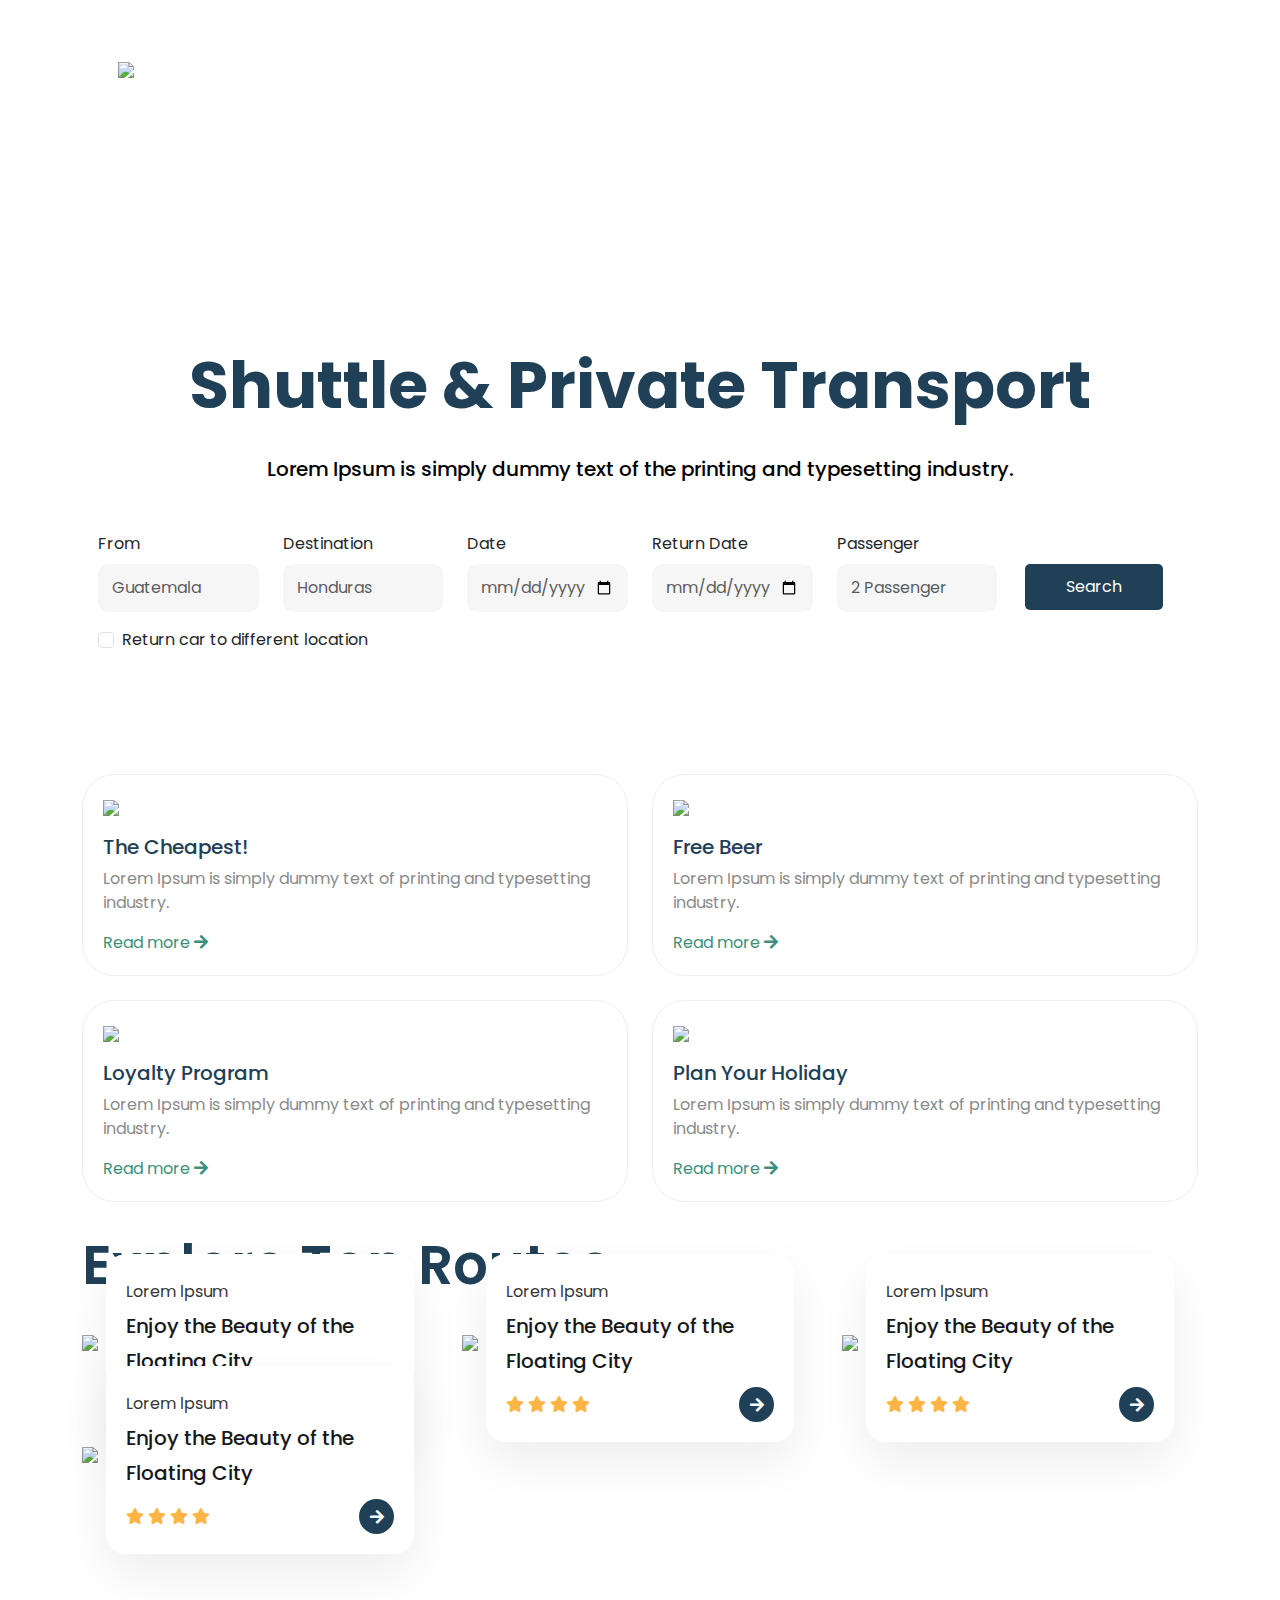
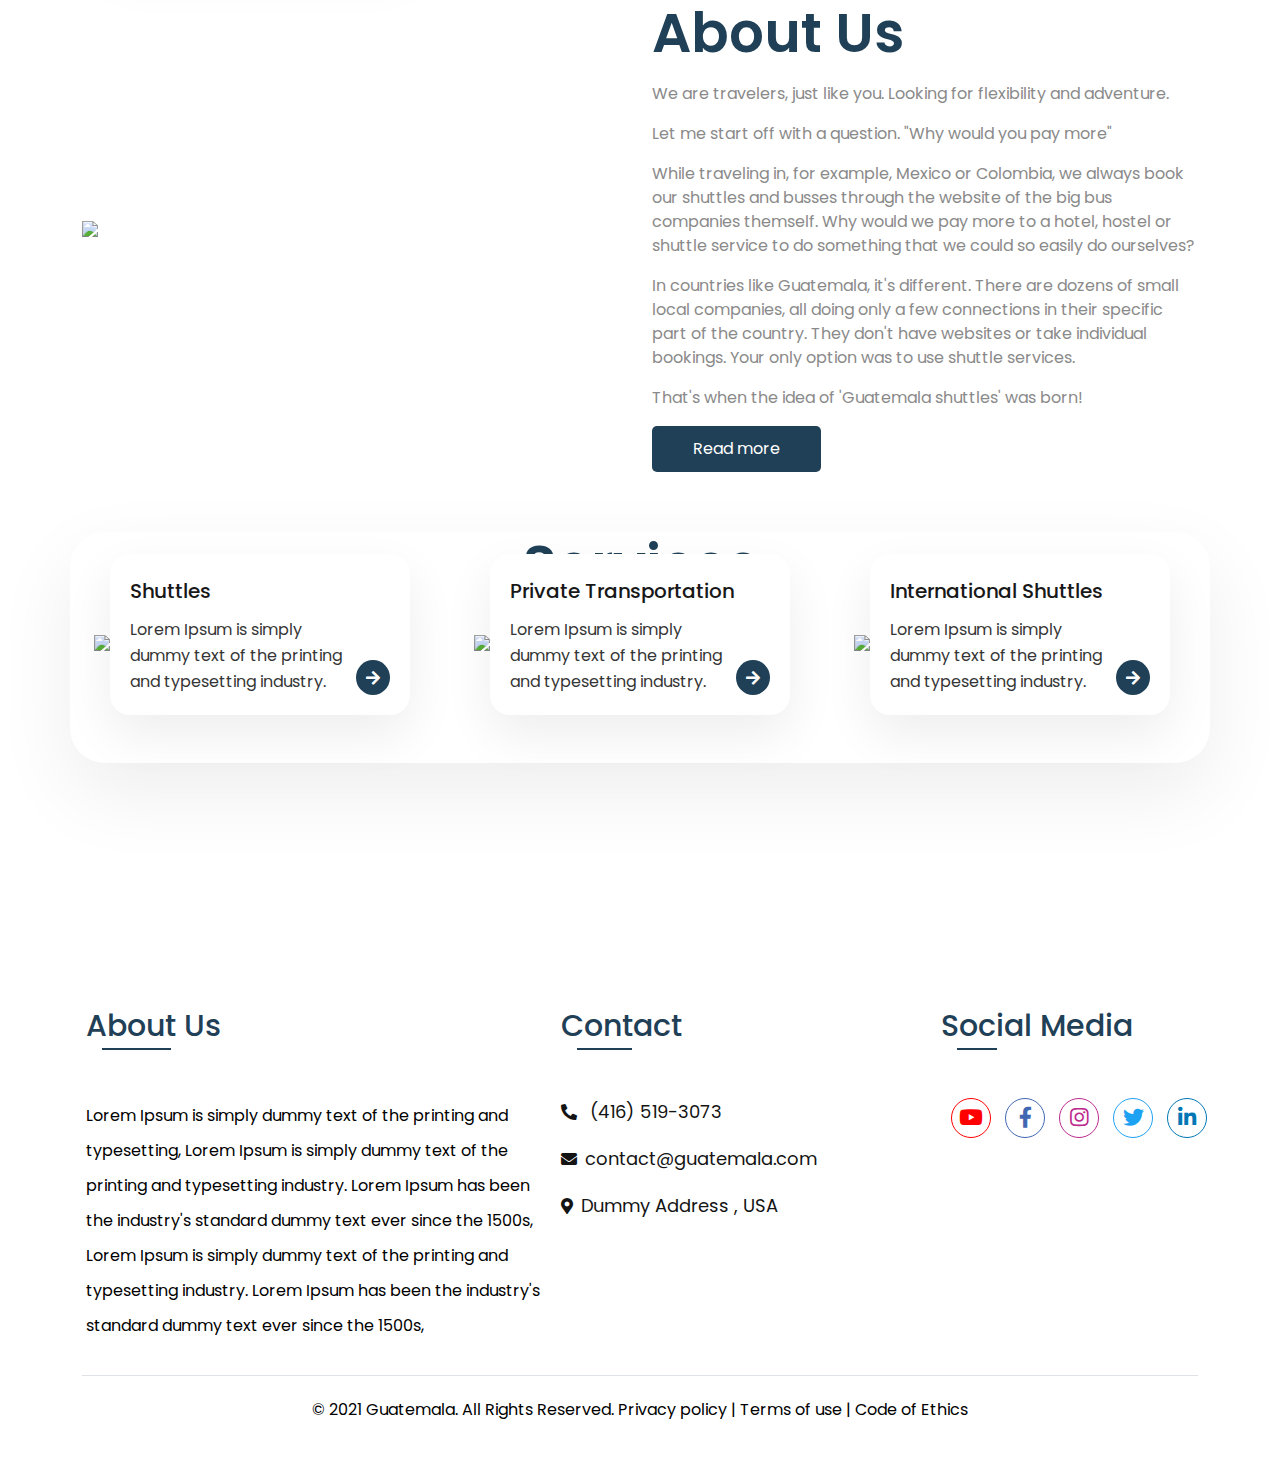
==== index.html @ 7d2c2990 "Merge branch 'master' of https://github.com/test1946/guatemala" ====
<!DOCTYPE html>
<html lang="en">

<head>
  <!-- Required meta tags -->
  <meta charset="utf-8" />
  <meta name="viewport" content="width=device-width, initial-scale=1" />

  <!-- Bootstrap CSS -->
  <link href="https://cdn.jsdelivr.net/npm/bootstrap@5.0.2/dist/css/bootstrap.min.css" rel="stylesheet" />

  <link href="css/global.css" rel="stylesheet" />
  <link href="css/navigation.css" rel="stylesheet" />
  <link href="css/footer.css" rel="stylesheet" />
  <link href="css/home.css" rel="stylesheet" />
  <link rel="stylesheet" href="css/about.css" />
  <link rel="stylesheet" href="css/faq.css">
  <link href="https://cdnjs.cloudflare.com/ajax/libs/font-awesome/5.15.4/css/all.min.css" rel="stylesheet" />
  <link href="css/responsive.css" rel="stylesheet">
   <!--Slick-->
   <link rel="stylesheet" type="text/css" href="//cdn.jsdelivr.net/npm/slick-carousel@1.8.1/slick/slick.css" />
   <link rel="stylesheet" type="text/css"
       href="https://cdnjs.cloudflare.com/ajax/libs/slick-carousel/1.8.1/slick-theme.css" />
  <title>Guatemala</title>
</head>

<body>
  <!-- navgation  -->
  <header class="position-absolute w-100 mt-4">
    <nav class="navbar navbar-expand-lg navbar-light">
      <div class="container px-5 py-2" style="
            background-image: url('img/header-img.png');
            background-repeat: no-repeat;
            background-size: cover;
          ">
        <a class="navbar-brand" href="index.html">
          <img src="img/logo.png" />
        </a>
        <button class="navbar-toggler" type="button" data-bs-toggle="collapse" data-bs-target="#navbarSupportedContent"
          aria-controls="navbarSupportedContent" aria-expanded="false" aria-label="Toggle navigation">
          <span class="navbar-toggler-icon"></span>
        </button>
        <div class="collapse navbar-collapse ms-auto" id="navbarSupportedContent">
          <ul class="navbar-nav ms-auto mb-2 mb-lg-0 py-2">
            <li class="nav-item">
              <a class="nav-link active" aria-current="page" href="./index.html">Home</a>
            </li>
            <li class="nav-item">
              <a class="nav-link" href="./about.html">About Us</a>
            </li>
            <li class="nav-item">
              <a class="nav-link" href="#">Learn more</a>
            </li>
            <li class="nav-item">
              <a class="nav-link" href="./faq.html">FAQ</a>
            </li>
            <li class="nav-item">
              <a class="nav-link" href="./Contact.html">Contact</a>
            </li>
          </ul>
        </div>
      </div>
    </nav>
  </header>
  <!-- Banner -->
  <section class="hero-bg">
    <div class="container">
      <div class="row">
        <div class="col-12 banner_container">
          <div class="hero-content">
            <div class="hero-heading">
              <h1 class="text-center">Shuttle & Private Transport</h1>
              <p class="mt-2 mt-lg-4">
                Lorem Ipsum is simply dummy text of the printing and
                typesetting industry.
              </p>
              <div class="row  gx-0">
                <div class=" col-12 bg-white booking-form p-3 mt-3">
                  <form class="row">
                    <div class="col-12 col-sm-12 col-md-4 col-lg-2 col-xxl-2">
                      <label for="inputEmail4" class="form-label">From</label>
                      <input type="text" class="form-control" placeholder="Guatemala" id="inputEmail4" />
                    </div>
                    <div class="col-12 col-sm-12 col-md-4 col-lg-2 col-xxl-2">
                      <label for="inputPassword4" class="form-label">Destination</label>
                      <input type="text" class="form-control" placeholder="Honduras" id="inputPassword4" />
                    </div>
                    <div class="col-12 col-sm-12 col-md-4 col-lg-2 col-xxl-2">
                      <label for="date" class="form-label">Date</label>
                      <input type="date" class="form-control" id="date" />
                    </div>
                    <div class="col-12 col-sm-12 col-md-4 col-lg-2 col-xxl-2">
                      <label for="return" class="form-label">Return Date</label>
                      <input type="date" class="form-control" id="return" />
                    </div>
                    <div class="col-12 col-sm-12 col-md-4 col-lg-2 col-xxl-2">
                      <label for="passenger" class="form-label">Passenger</label>
                      <input type="number" class="form-control" placeholder="2 Passenger" value="Passenger"
                        id="passenger" />
                    </div>
                    <div class="col-12 col-sm-12 col-md-4 col-lg-2 col-xxl-2">
                      <label for="passenger" class="form-label"></label>
                      <button class="btn main-btn text-center">Search</button>
                    </div>

                    <div class="col-12 mt-3">
                      <div class="form-check">
                        <input class="form-check-input" type="checkbox" value="" id="flexCheckDefault" />
                        <label class="form-check-label" for="flexCheckDefault">
                          Return car to different location
                        </label>
                      </div>
                    </div>
                  </form>
                </div>
              </div>
            </div>
          </div>
        </div>
      </div>
    </div>

    <div>
      <!-- <div class="car-one"></div> -->
      <img src="./img/car.png" alt="" class="car-one img-fluid" />
    </div>
  </section>
  <main>
    <!-- beer card -->
    <section class="pt-5">
      <div class="container">
        <div class="row">
          <div class="col-12 col-sm-12 col-md-6 col-lg-6 mt-4 mt-md-0 col-xxl-3">
            <div class="free-beer">
              <img src="img/reduce-cost 2.png" class="img-fluid" />
              <div class="beer-content mt-3">
                <h5>The Cheapest!</h5>
                <p>
                  Lorem Ipsum is simply dummy text of printing and typesetting
                  industry.
                </p>
                <a href=""> Read more <i class="fas fa-arrow-right"></i> </a>
              </div>
            </div>
          </div>
          <div class="col-12 col-sm-12 col-md-6 col-lg-6 mt-4 mt-md-0 col-xxl-3">
            <div class="free-beer">
              <img src="img/beer 2.png" class="img-fluid" />
              <div class="beer-content mt-3">
                <h5>Free Beer</h5>
                <p>
                  Lorem Ipsum is simply dummy text of printing and typesetting
                  industry.
                </p>
                <a href=""> Read more <i class="fas fa-arrow-right"></i> </a>
              </div>
            </div>
          </div>
          <div class="col-12 col-sm-12 col-md-6 col-lg-6 mt-4 mt-xxl-0 col-xxl-3">
            <div class="free-beer">
              <img src="img/speaker 1.png" class="img-fluid" />
              <div class="beer-content mt-3">
                <h5>Loyalty Program</h5>
                <p>
                  Lorem Ipsum is simply dummy text of printing and typesetting
                  industry.
                </p>
                <a href=""> Read more <i class="fas fa-arrow-right"></i> </a>
              </div>
            </div>
          </div>
          <div class="col-12 col-sm-12 col-md-6 col-lg-6 mt-4 mt-xxl-0 col-xxl-3">
            <div class="free-beer">
              <img src="img/schedule 1.png" class="img-fluid" />
              <div class="beer-content mt-3">
                <h5>Plan Your Holiday</h5>
                <p>
                  Lorem Ipsum is simply dummy text of printing and typesetting
                  industry.
                </p>
                <a href=""> Read more <i class="fas fa-arrow-right"></i> </a>
              </div>
            </div>
          </div>
        </div>
      </div>
    </section>
    <!-- end beer cards -->
    <!-- Explore Top Routes -->
    <section class="section_padding_top">
      <div class="container">
        <div class="row">
          <div class="global-heading-1">
            <h1 class="centerClass">Explore Top Routes</h1>
          </div>
        </div>
        <div class="row pt-4">
          <div class="col-12 col-md-6 col-lg-4">
            <div class="explore-img">
              <img src="img/Rectangle 757.png" class="w-100 img-fluid" />
            </div>
            <div class="explore-card mx-4">
              <p class="mb-0">Lorem lpsum</p>
              <h4>Enjoy the Beauty of the Floating City</h4>
              <div class="stars-main d-flex align-items-center">
                <div class="stars">
                  <i class="fas fa-star"></i>
                  <i class="fas fa-star"></i>
                  <i class="fas fa-star"></i>
                  <i class="fas fa-star"></i>
                </div>
                <div class="go-icon ms-auto d-flex align-items-center justify-content-center">
                  <a href=""><i class="fas fa-arrow-right d-flex justify-content-center"></i>
                  </a>
                </div>
              </div>
            </div>
          </div>
          <div class="col-12 col-md-6 mt-5 mt-md-0 col-lg-4">
            <div class="explore-img">
              <img src="img/Rectangle 758.png" class="w-100 img-fluid" />
            </div>
            <div class="explore-card mx-4">
              <p class="mb-0">Lorem lpsum</p>
              <h4>Enjoy the Beauty of the Floating City</h4>
              <div class="stars-main d-flex align-items-center">
                <div class="stars">
                  <i class="fas fa-star"></i>
                  <i class="fas fa-star"></i>
                  <i class="fas fa-star"></i>
                  <i class="fas fa-star"></i>
                </div>
                <div class="go-icon ms-auto d-flex align-items-center justify-content-center">
                  <a href=""><i class="fas fa-arrow-right d-flex justify-content-center"></i>
                  </a>
                </div>
              </div>
            </div>
          </div>
          <div class="col-12 col-md-6 mt-5 mt-lg-0  col-lg-4">
            <div class="explore-img">
              <img src="img/Rectangle 759.png" class="w-100 img-fluid" />
            </div>
            <div class="explore-card mx-4">
              <p class="mb-0">Lorem lpsum</p>
              <h4>Enjoy the Beauty of the Floating City</h4>
              <div class="stars-main d-flex align-items-center">
                <div class="stars">
                  <i class="fas fa-star"></i>
                  <i class="fas fa-star"></i>
                  <i class="fas fa-star"></i>
                  <i class="fas fa-star"></i>
                </div>
                <div class="go-icon ms-auto d-flex align-items-center justify-content-center">
                  <a href=""><i class="fas fa-arrow-right d-flex justify-content-center"></i>
                  </a>
                </div>
              </div>
            </div>
          </div>
          <div class="col-12 col-md-6 mt-5 mt-lg-0  col-lg-4">
            <div class="explore-img">
              <img src="img/Rectangle 759.png" class="w-100 img-fluid" />
            </div>
            <div class="explore-card mx-4">
              <p class="mb-0">Lorem lpsum</p>
              <h4>Enjoy the Beauty of the Floating City</h4>
              <div class="stars-main d-flex align-items-center">
                <div class="stars">
                  <i class="fas fa-star"></i>
                  <i class="fas fa-star"></i>
                  <i class="fas fa-star"></i>
                  <i class="fas fa-star"></i>
                </div>
                <div class="go-icon ms-auto d-flex align-items-center justify-content-center">
                  <a href=""><i class="fas fa-arrow-right d-flex justify-content-center"></i>
                  </a>
                </div>
              </div>
            </div>
          </div>
        </div>
      </div>
    </section>
    <!-- About -->
    <section class="section_padding_top">
      <div class="container">
        <div class="row align-items-center">
          <div class="col-12 col-sm-12 col-md-12 col-lg-6 col-xxl-6">
            <img src="img/Group 20.png" class="img-fluid">
          </div>
          <div class="col-12 col-sm-12 col-md-12 col-lg-6 col-xxl-6 bg-about">
            <div class="global-heading-1">
              <h1 class="my-3">About Us</h1>
            </div>
            <p>
              We are travelers, just like you. Looking for flexibility and
              adventure.
            </p>
            <p>Let me start off with a question. "Why would you pay more"</p>
            <p>
              While traveling in, for example, Mexico or Colombia, we always
              book our shuttles and busses through the website of the big bus
              companies themself. Why would we pay more to a hotel, hostel or
              shuttle service to do something that we could so easily do
              ourselves?
            </p>
            <p>
              In countries like Guatemala, it's different. There are dozens of
              small local companies, all doing only a few connections in their
              specific part of the country. They don't have websites or take
              individual bookings. Your only option was to use shuttle
              services.
            </p>
            <p>That's when the idea of 'Guatemala shuttles' was born!</p>
            <a href="#" class="btn main-btn text-center">Read more</a>
          </div>
        </div>
      </div>
    </section>
    <!-- service -->
    <section class="section-padding bg-service">
      <div class="container bg-white service-container">
        <div class="row">
          <div class="global-heading-1">
            <h1 class="text-center">Services</h1>
          </div>
        </div>
        <div class="row pt-4">
          <div class="col-12 col-lg-6 col-xl-4 gx-5 mb-5">
            <div class="explore-img">
              <img src="img/service-1.png" class="w-100 img-fluid" />
            </div>
            <div class="explore-card mx-3">
              <h4>Shuttles</h4>
              <div class="d-flex">
                <p class="mb-0 service_para" style="line-height: 26px">
                  Lorem Ipsum is simply dummy text of the printing and
                  typesetting industry.
                </p>
                <div class="go-icon mt-auto d-flex align-items-center justify-content-center">
                  <a href=""><i class="fas fa-arrow-right d-flex justify-content-center"></i>
                  </a>
                </div>
              </div>
            </div>
          </div>
          <div class="col-12 col-lg-6 col-xl-4 gx-5 mb-5">
            <div class="explore-img">
              <img src="img/service-2.png" class="w-100 img-fluid" />
            </div>
            <div class="explore-card mx-3">
              <h4>Private Transportation</h4>
              <div class="d-flex">
                <p class="mb-0 service_para" style="line-height: 26px">
                  Lorem Ipsum is simply dummy text of the printing and
                  typesetting industry.
                </p>
                <div class="go-icon mt-auto d-flex align-items-center justify-content-center">
                  <a href=""><i class="fas fa-arrow-right d-flex justify-content-center"></i>
                  </a>
                </div>
              </div>
            </div>
          </div>
          <div class="col-12 col-lg-6 col-xl-4 gx-5 mb-5">
            <div class="explore-img">
              <img src="img/service-3.png" class="w-100 img-fluid" />
            </div>
            <div class="explore-card mx-3">
              <h4>International Shuttles</h4>
              <div class="d-flex">
                <p class="mb-0 service_para" style="line-height: 26px">
                  Lorem Ipsum is simply dummy text of the printing and
                  typesetting industry.
                </p>
                <div class="go-icon mt-auto d-flex align-items-center justify-content-center">
                  <a href=""><i class="fas fa-arrow-right d-flex justify-content-center"></i>
                  </a>
                </div>
              </div>
            </div>
          </div>
        </div>
      </div>
    </section>
  </main>
  <footer class="footer ooter_padding_one">
    <div class="container footer-padding">
      <div class="row gx-0">
        <div class="col-12 col-sm-12 col-md-5 col-lg-5 col-xxl-5">
          <h2 class="mb-5 ms-3">
            About Us
          </h2>
          <p class="ms-3">
            Lorem Ipsum is simply dummy text of the printing and typesetting, Lorem Ipsum is simply dummy
            text of the printing and typesetting industry. Lorem Ipsum has been the industry's standard
            dummy text ever since the 1500s, Lorem Ipsum is simply dummy text of the printing and
            typesetting industry. Lorem Ipsum has been the industry's standard dummy text ever since the
            1500s,
          </p>
        </div>
        <div class=" col-12 col-sm-12 col-md-4 col-lg-4 col-xxl-4">
          <h2 class="mb-5 ms-3">
            Contact
          </h2>
          <div class="footer-contact ms-3">
            <ul>
              <li>
                <i class="fas fa-phone-alt me-2 "></i> <a href="tel:(416) 519-3073">(416) 519-3073</a>
              </li>
              <li>
                <i class="fas fa-envelope me-2"></i><a href="mailto:contact@guatemala.com">contact@guatemala.com </a>
              </li>
              <li>
                <i class="fas fa-map-marker-alt me-2"></i>Dummy Address , USA
              </li>
            </ul>
          </div>
        </div>
        <div class="col-12 col-sm-12 col-md-3 col-lg-3 col-xxl-3">
          <h2 class="mb-5 ms-3">
            Social Media
          </h2>
          <div class="f-social ms-3">
            <ul>
              <li>
                <a href="" class=""><i class="fab fa-youtube yt"></i></a>
                <a href="" class=""><i class="fab fa-facebook-f fb"></i></a>
                <a href="" class=""><i class="fab fa-instagram ig"></i></a>
                <a href="" class=""><i class="fab fa-twitter tw"></i></a>
                <a href="" class=""><i class="fab fa-linkedin-in li"></i></a>
              </li>
            </ul>
          </div>
        </div>
      </div>
    </div>
    <div class="container">
      <div class="row">
        <div class="col-12">
          <p class="py-3 mb-0 text-center border-top">
            © 2021 Guatemala. All Rights Reserved. Privacy policy | Terms of use | Code of Ethics
          </p>
        </div>
      </div>
    </div>
  </footer>
  <!-- Option 1: Bootstrap Bundle with Popper -->
    <!--Script-->
    <script src="https://code.jquery.com/jquery-3.6.0.min.js"></script>
    <script src="https://cdn.jsdelivr.net/npm/bootstrap@5.0.2/dist/js/bootstrap.bundle.min.js"></script>
    <script type="text/javascript" src="//cdn.jsdelivr.net/npm/slick-carousel@1.8.1/slick/slick.min.js"></script>
    <script src="/js/global.js"></script>
    <script>
        $('.responsive2').slick({
            dots: true,
            infinite: false,
            speed: 300,
            slidesToShow: 3,
            slidesToScroll: 2,
            arrows: true,
            responsive: [
                {
                    breakpoint: 1024,
                    settings: {
                        slidesToShow: 2,
                        slidesToScroll: 2,
                        infinite: true,
                        dots: true,
                        nav: true,
                    }
                },
                {
                    breakpoint: 800,
                    settings: {
                        slidesToShow: 1,
                        slidesToScroll: 1
                    }
                },
                {
                    breakpoint: 480,
                    settings: {
                        slidesToShow: 1,
                        slidesToScroll: 1
                    }
                }
            ]
        });
    </script>
</body>

</html>
<!-- -->
---- css/global.css ----
@import url("https://fonts.googleapis.com/css2?family=Poppins:ital,wght@0,300;0,400;0,500;0,600;0,700;0,800;1,300;1,400;1,500;1,600;1,700&display=swap");
* {
  margin: 0;
  padding: 0;
  font-family: "Poppins", sans-serif;
  font-size: 16px;
  border: 0;
}

body {
  line-height: 24px;
  background-color: #fff;
  font-family: "Poppins", sans-serif;
  min-height: 100vh;
  overflow-x: hidden;
}

p {
  font-size: 16px;
  font-family: "Poppins", sans-serif;
  line-height: 24px;
  color: #8a8a8a;
}

h1,
h2,
h3,
h4,
h5,
h6 {
  font-family: "Poppins", sans-serif;
  color: #1f4056;
}

ol,
ul {
  list-style: none;
  padding: 0;
  color: #707070;
}

a {
  text-decoration: none !important;
}
.btn-check:focus + .btn,
.btn:focus {
  outline: 0;
  box-shadow: none !important;
}
.form-control:focus {
  box-shadow: none !important;
}
/* padding */
.sectionPading_extra {
  padding: 50px 0;
}
.section-padding {
  padding: 60px 0;
}
.section_padding_top {
  padding-top: 30px;
}
.section-padding-1 {
  padding-bottom: 60px;
}
.section-padding-3 {
  padding: 20px 0;
}
.section-padding-4 {
  padding-top: 40px;
}
.section-padding-5 {
  padding: 80px 0;
}
.footer_padding_one {
  padding-top: 20px;
}
/* height */
.h-100vh {
  height: 100vh;
}
/* button */
.main-btn {
  background-color: #1f4056;
  padding: 10px 40px;
  border-radius: 5px;
  color: #fff;
}
/* heading */
.global-heading-1 h1 {
  font-style: normal;
  font-weight: 600;
  font-size: 55px;
  /* line-height: 82px; */
}
.service-container {
  box-shadow: 0px 30px 80px rgba(0, 0, 0, 0.07);
  border-radius: 35px;
  /* padding: 20px; */
}
/*  */
.f-social ul li a {
  padding-left: 10px;
}
.f-social ul li a i {
  font-size: 21px;
  border: 1px solid;
  border-radius: 50%;
  width: 40px;
  height: 40px;
  line-height: 38px;
  text-align: center;
}
.f-social ul li a i.yt {
  color: #ff0000;
}
.f-social ul li a i.fb {
  color: #4267b2;
}
.f-social ul li a i.ig {
  color: #bc2a8d;
}
.f-social ul li a i.tw {
  color: #1da1f2;
}
.f-social ul li a i.li {
  color: #0077b5;
}

/* button */
.submitButtonSend {
  border: none;
  padding: 1rem 1.5rem;
  background: #daffff;
  border-radius: 10px;
  margin-top: 1rem;
}

.footerMarginClass {
  margin-top: -20px;
}
---- css/navigation.css ----
.navbar-collapse ul {
  border-bottom: 1px solid #fff !important;
}
.navbar-collapse ul li {
  padding: 0 15px;
  font-size: 15px;
  color: #fff;
}
.navbar-collapse ul li a {
  color: #fff !important;
  font-weight: 100;
}
.navbar-collapse ul li a::after {
  content: "";
  display: none;
  border-bottom: 3px solid #f7cc7f;
  padding-bottom: 14px;
  margin-bottom: -27px;
  margin-right: 8px;
  margin-left: 8px;
}

.navbar-collapse ul li:hover a::after {
  display: block;
}
---- css/footer.css ----
.footer {
  background-image: url("../img/f-bg-6.png");
  background-repeat: no-repeat;
  background-position: center;
  background-size: cover;
  padding: 20px;
}
.footer-padding {
  padding: 10rem 0 1rem 0;
}
.footer h2 {
  color: #1f4056;
  font-style: normal;
  font-weight: 500;
  font-size: 30px;
  line-height: 45px;
}
.footer h2:after {
  content: "";
  display: block;
  position: relative;
  bottom: 0;
  border-bottom: 2px solid #1f4056;
  width: 15%;
  margin-left: 1rem;
}
.footer p {
  font-weight: normal;
  font-size: 16px;
  line-height: 35px;
  /* or 194% */
  color: #000000;
}
.footer_para2 {
  font-weight: 500;
  line-height: 2rem;
}
.footer_para-bold {
  font-weight: 500;
}
.footer_title2 {
  color: #1f4056;
}
.footer_title2::after {
  content: "";
  display: block;
  position: relative;
  bottom: 0;
  border-bottom: 2px solid #1f4056;
  width: 22%;
  margin-left: 1rem;
}
.footer_title3 {
  color: #1f4056;
}
.footer_title3::after {
  content: "";
  display: block;
  position: relative;
  bottom: 0;
  border-bottom: 2px solid #1f4056;
  width: 55%;
  margin-left: 1rem;
}
.footer-contact ul li,
.footer-contact ul li a {
  font-style: normal;
  font-weight: normal;
  font-size: 18px;
  line-height: 27px;
  color: #141414;
}
.footer-contact ul li {
  margin-top: 20px;
}
.footer-contact ul li:first-child {
  margin-top: none;
}
---- css/home.css ----
/* Hero Section */
.hero-bg {
  background: url(../img/home-bg-img.png);
  background-repeat: no-repeat;
  background-size: 100% 100%;
}
.hero-content {
  width: 100vw;
  height: 78vh;
  display: table-cell;
  vertical-align: bottom;
}
.hero-heading {
  margin-bottom: 2rem;
}
.hero-heading h1 {
  font-size: 65px;
  font-weight: bold;
  line-height: 87.75px;
}
.hero-heading p {
  font-size: 20px;
  color: #000;
  font-weight: 500;
  line-height: 30px;
  text-align: center;
}
.hero-content .form-control {
  background-color: #f6f6f6 !important;
  border: none;
  border-radius: 10px;
  padding: 12px 14px !important;
  color: #5c5c5c !important;
}
.hero-content .main-btn {
  margin-top: 2rem;
}
.booking-form {
  border-radius: 10px;
}
/* car */
.car-one {
  position: relative;
  bottom: -10px;
  left: 30%;
  -webkit-animation: myfirst 10s linear infinite;
  animation: myfirst 10s linear infinite;
}
@-moz-keyframes myfirst {
  0% {
    left: -25%;
  }
  100% {
    left: 100%;
  }
}

@-webkit-keyframes myfirst {
  0% {
    left: -25%;
  }
  100% {
    left: 100%;
  }
}

@keyframes myfirst {
  0% {
    left: -25%;
  }
  100% {
    left: 100%;
  }
}
/* End Hero Section */
.free-beer {
  background-color: #fff;
  border: 0.922167px solid #eeeeee;
  box-sizing: border-box;
  border-radius: 32.2758px;
  padding: 20px;
}
.beer-content a {
  color: #3c8f7c;
}
.beer-content a .fas {
  margin-top: 2px;
}
/*Explore card*/
.explore-card {
  background: #ffffff;
  box-shadow: 0px 20px 50px rgba(0, 0, 0, 0.07);
  border-radius: 20px;
  padding: 20px;
  margin-top: -100px;
  position: relative;
  z-index: 99;
}

.explore-card h4 {
  font-family: Poppins;
  font-style: normal;
  font-weight: 500;
  font-size: 20px;
  line-height: 35px;
  color: #181818;
}
.explore-card p {
  font-size: 16px;
  line-height: 35px;
  /* identical to box height, or 219% */

  color: #353535;
}
.stars i {
  color: #feb546;
}
.go-icon {
  background: #1f4056;
  width: 35px;
  height: 35px;
  border-radius: 50%;
}
.go-icon i {
  color: #fff;
}
.service_para {
  width: 90%;
}
/* about */
.bg-about {
  background: url("../img/about-bg.png");
  background-size: 100% 100%;
}
/* service */
.bg-service {
  background: url("../img/service-bg.png");
  background-position: bottom;
  background-size: cover;
  background-repeat: no-repeat;
}
/*Slick Slider*/
.slick-arrow{
  display: flex !important;
  align-items: center !important;
  background-color: black !important;
  width: 40px !important;
  border-radius: 50% !important;
  height: 40px !important;
  justify-content: center !important;
}
.slick-slide{
  padding: 20px;
}
.slick-next{
   background-color: var(--common-color) !important;
   font-size: 0;
    line-height: 0;
    position: absolute;
    top: 0 !important;
}
.slick-prev{
  background-color: var(--common-color) !important;
  top: 0 !important;
  left: 67rem !important;
}
.slick-next:before {
  color: #1F4056 !important;
}
.slick-prev:before {
  color: #1F4056 !important;
}
.slick-next:before {
  font-family: 'slick';
  line-height: 1;
  opacity: .75;
  color: white !important;
  -webkit-font-smoothing: antialiased;
  -moz-osx-font-smoothing: grayscale;
}
.slick-prev:before {
  font-family: "Font Awesome 5 Free" !important; 
  color: white !important;
  content: "\f053" !important;
  font-weight: 600;
}
.slick-prev.slick-disabled:before, 
.slick-next.slick-disabled:before {
  opacity: 1 !important;
}
.slick-next:before {
  font-family: "Font Awesome 5 Free" !important; 
  content: "\f054" !important;
  font-weight: 600;
}
 /*.slick-prev:before{
  background-color: #1F4056 !important;
} */
---- css/about.css ----
:root {
  --heading-first-size: 3.5rem;
  --heading-second-size: 55px;
  --para_first-size: 1.2rem;
  --bold-first: 500;
  --bold-second: 600;
  --common-color: #1f4056;
  --line-height-first: 65px;
}
.about_bg {
  background-image: url("../img/about_bg.png");
  background-repeat: no-repeat;
  background-position: center;
  background-size: cover;
  height: 60vh;
}
.about_hero {
  display: table-cell;
  vertical-align: middle;
  height: 60vh;
  width: 100vw;
}
.about_hero > h1 {
  font-weight: bold;
  font-size: var(--heading-first-size);
}
.about_link1 {
  font-weight: var(--bold-first);
  font-size: var(--para_first-size);
}
.about_link2 {
  color: #7abab5;
  font-weight: var(--bold-first);
  font-size: var(--para_first-size);
}
/*reusable Class */
.about_section-title {
  font-weight: var(--bold-second);
  font-size: var(--heading-second-size);
  /* line-height: var(--line-height-first); */
  color: var(--common-color);
  margin-top: 1rem;
}
/*About Section1*/
.about_btn {
  background-color: var(--common-color) !important;
  padding: 10px 0;
}

@media (max-width: 1400px) {
  :root {
    --heading-second-size: 45px;
    --line-height-first: 55px;
  }
}
@media (max-width: 768px) {
  :root {
    --heading-first-size: 2.5rem;
    --para_first-size: 0.9rem;
  }
}
/*About Section2*/
.aboutSectionTwo {
  background-image: url("../img/about_section2.png");
  background-position: center;
  background-repeat: no-repeat;
  background-size: cover;
  height: auto;
}
.about_section2-title {
  font-weight: var(--bold-second);
}
.about_section2-para {
  font-weight: var(--bold-first);
}
.about_progress {
  width: 166px;
  height: 7px;
  background-color: #e9e9e9;
  border-radius: 5rem;
}
.about_progress-per {
  width: 95px;
  height: 7px;
  background-color: #2ad695;
  border-radius: 5rem;
}
/*About Section3*/
.about_section3_bg {
  background-image: url("../img/about_section3-bg.png");
  background-repeat: no-repeat;
  background-position: center;
  background-size: cover;
  height: auto;
}
.card_shadow {
  border-radius: 12px;
  box-shadow: 0px 0px 30px 0 rgba(0, 0, 0, 0.1);
}
.card {
  background-color: #ffff;
}
.card-text {
  line-height: 30px;
}
.about_section3-profilesmall {
  font-size: 14px;
}
/*About Section4*/
.card_data {
  font-weight: var(--bold-first);
  color: var(--common-color);
}
.card_link {
  color: var(--common-color);
  font-size: 0.9rem;
  font-weight: var(--bold-first);
}
.card_link::after {
  content: "";
  display: block;
  position: relative;
  bottom: 0;
  height: 1px;
  width: 60px;
  background-color: var(--common-color);
}
.slick-dots li button:before {
  content: "" !important;
  opacity: 1 !important;
  border-radius: 100%;
  border: 2px solid var(--common-color);
}
.slick-dots li.slick-active button:before {
  background-color: var(--common-color) !important;
}
.slick-dots {
  bottom: -40px !important;
}

.testimonial .slick-next,
.testimonial .slick-prev {
  display: none !important;
}
---- css/faq.css ----
/*accordian css*/
.accordion-item{
    border-radius: 0 !important;
    border: 0;
}
.accordion-button{
    font-size: .900rem;
    font-weight: 500;
    padding: 1.3rem 4rem;
    border:1px solid rgba(0,0,0,.125) !important;
}
.accordion-body{
    line-height: 28px;
    font-size: .850rem;
    color: #8A8A8A;
    font-weight: 400;
}
.accordion-button::after{
    background-image: url("../img/faq_plus-svg.svg");
}
.accordion-button:not(.collapsed)::after {
    background-image: url("../img/faq_minus.svg");
    background-size: 1rem;
    margin-bottom: -19px;
    transform: none;
}
.accordion-button:not(.collapsed) {
    color: #FFFFFF;
    background-color: #1F4056;
    box-shadow: none;
}
.accordion-button:focus {
    border-color:#1F4056;
    box-shadow: none;
    border-radius: 0 !important;
}
.faq_section1-title{
    font-size: var(--heading-second-size);
    color: var(--common-color);
    font-weight: var(--bold-second);
}
/*form*/
.form_container{
    background-color:#3C8F7C;
    height: 605px !important;
}
.form-control {
    padding: 1rem 1.75rem;
    font-size: 1rem;
    font-weight: 400;
    background-clip: padding-box;
    border:none;
    border-radius: 0;
}
.submit_btn{
    background-color:#1F4056;
    padding: 12px 17px;
    font-size: .850rem;
}
.faq_section2-title{
    font-size: 45px;
    font-weight: var(--bold-second);
}
/*Faq Section3*/
.faq_section3-bg{
    background-color: #F6F6F6;
}
.faq_section3-title{
    color: var(--common-color);
    font-weight: 600;
}
.faq_section3-para{
    font-size: 1.2rem;
    font-weight: var(--bold-first);
}
.faq_section3-btn{
    border-radius:10px;
    padding: 12px 1.8rem;
    background-color: #1F4056;
    font-size: .950rem;
}
---- css/responsive.css ----
@media (min-width: 768px) and (max-width: 1024px) {
  .hero-bg {
    overflow-x: hidden;
  }
  .navbar-collapse ul li a::after {
    margin-bottom: 0;
    margin-left: 0;
  }
  .footer i {
    margin: 0.2rem 0;
  }
  .hero-content .main-btn {
    margin-top: 0.5rem;
  }
}
@media (min-width: 480px) and (max-width: 768px) {
  :root {
    --heading-second-size: 35px;
  }
  .hero-bg {
    overflow-x: hidden;
  }
  .faq_section2-title {
    font-size: 30px;
  }
  .banner_container {
    margin-top: 8rem;
  }
  .faq_section2-title {
    font-size: 25px;
    line-height: 2rem;
  }
  .hero-heading h1 {
    font-size: 35px;
    line-height: 3rem;
  }
  .hero-heading p {
    font-size: 14px;
  }
  .car-one {
    width: 18rem;
  }

  .footer-padding {
    padding: 0;
  }

  /*Faq*/
  :root {
    --heading-second-size: 30px;
  }
  .faq_section1-title {
    line-height: 2.5rem;
  }
  .accordion-button {
    padding: 1.1rem 1rem;
  }

  .cardSection .card {
    margin: 0.8rem 0;
  }
  .FreeQuote {
    padding: 1rem 0.5rem;
  }
  .FreeQuote h1 {
    font-size: 40px;
  }

  .about_section2-bg h3 {
    font-size: 2rem;
  }
  .navbar-collapse ul li a::after {
    margin-bottom: 0;
    margin-left: 0;
  }
  .footer i {
    margin: 0.2rem 0;
  }
  .centerClass {
    text-align: center;
  }

  .hero-content .main-btn {
    margin-top: 2rem;
  }
}

@media screen and (min-device-width: 320px) and (max-device-width: 480px) {
  .hero-bg {
    overflow-x: hidden;
  }
  .cardSection .card {
    margin: 0.8rem 0;
  }
  .banner_container {
    margin-top: 8rem;
  }
  .hero-heading h1 {
    font-size: 35px;
    line-height: 3rem;
  }
  .hero-heading p {
    font-size: 14px;
  }
  .car-one {
    width: 15rem;
  }
  .FreeQuote {
    padding: 1rem 0.5rem;
  }
  .FreeQuote h1 {
    font-size: 40px;
  }
  /*Faq*/
  :root {
    --heading-second-size: 30px;
  }
  .faq_section1-title {
    line-height: 2.5rem;
  }
  .accordion-button {
    padding: 1.1rem 1rem;
  }
  .faq_section2-title {
    font-size: 25px;
    line-height: 2rem;
  }

  .cardSection .card {
    margin: 0.8rem 0;
  }
  .FreeQuote {
    padding: 1rem 0.5rem;
  }
  .FreeQuote h1 {
    font-size: 40px;
  }

  .aboutSectionOne {
    text-align: center;
  }
  .aboutSectionOneContent {
    margin-top: 1rem;
  }
  .footer-padding {
    padding: 0;
  }
  .navbar-collapse ul li a::after {
    margin-bottom: 0;
    margin-left: 0;
  }
  .footer i {
    margin: 0.2rem 0;
  }

  .global-heading-1 h1 {
    font-size: 45px;
  }
  .centerClass {
    text-align: center;
  }
}

@media (max-width: 550px) {
  .aboutSectionOneContent {
    text-align: center;
  }
}
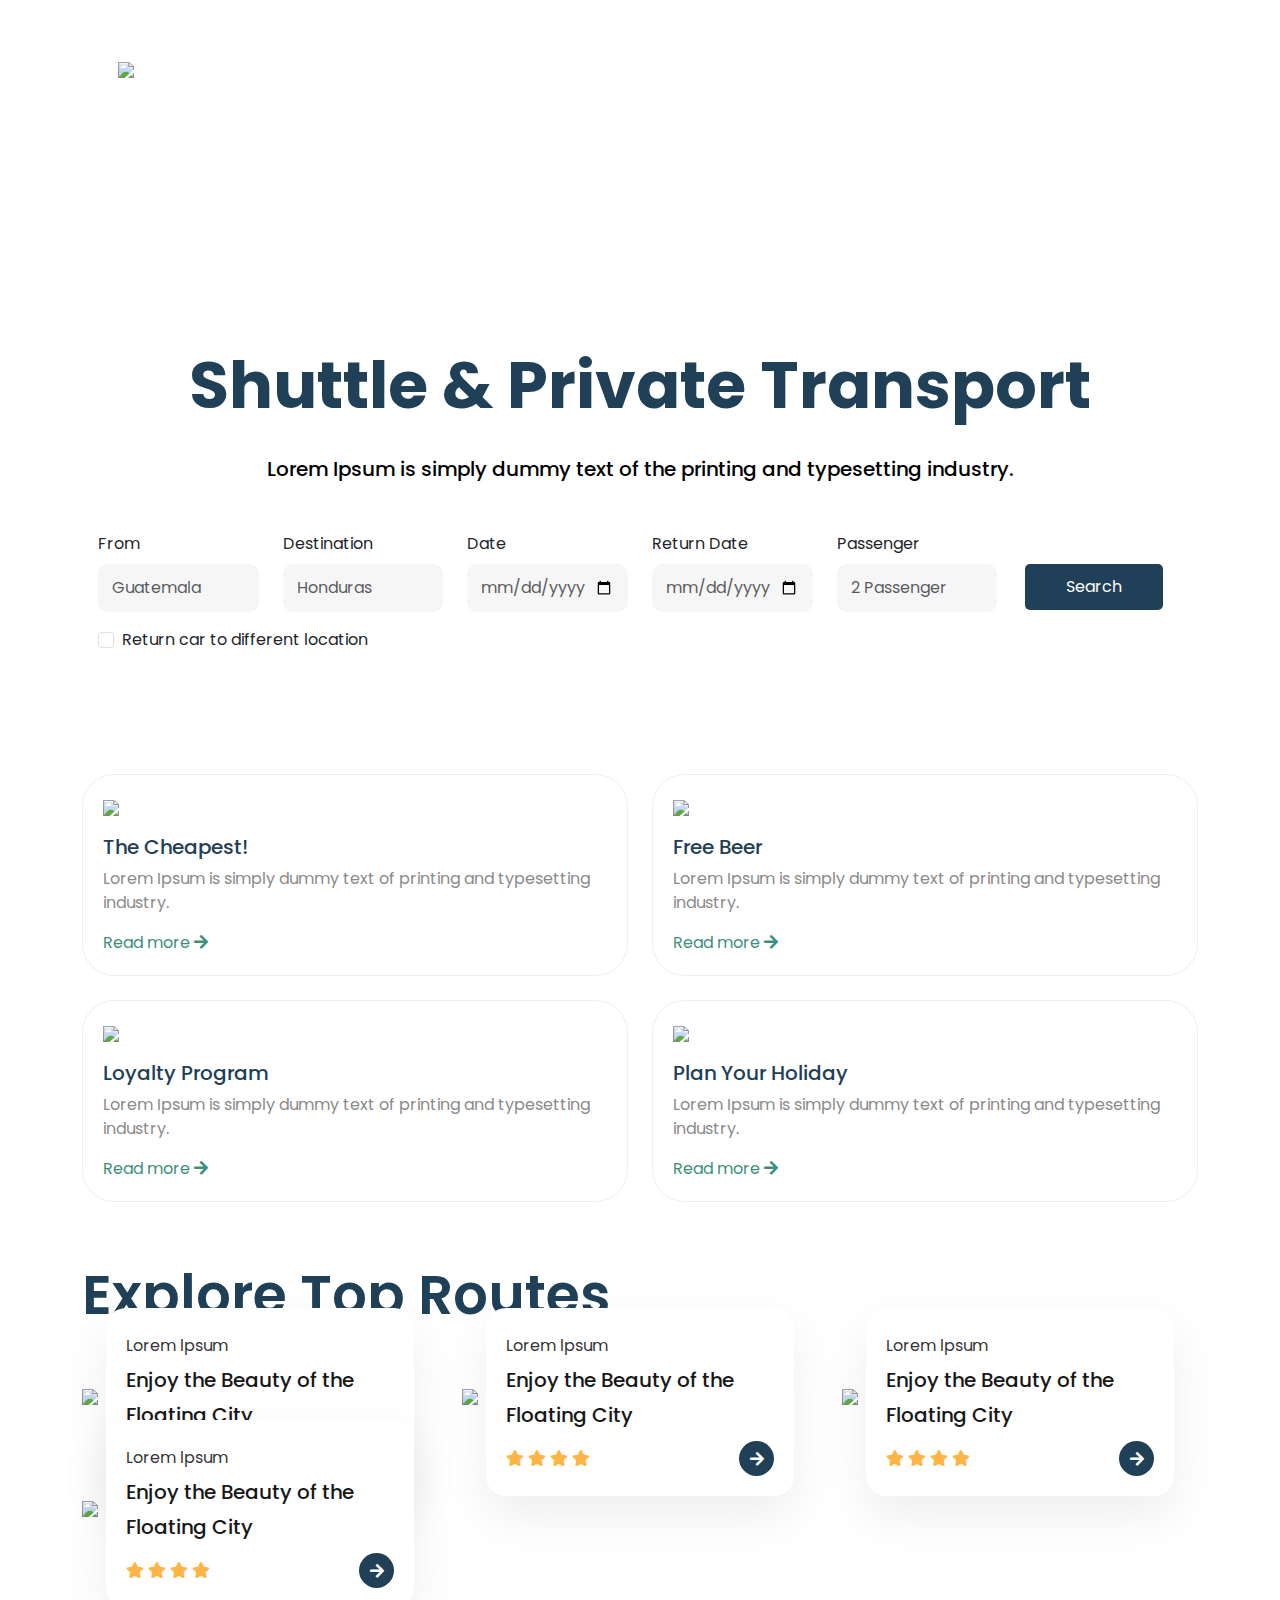
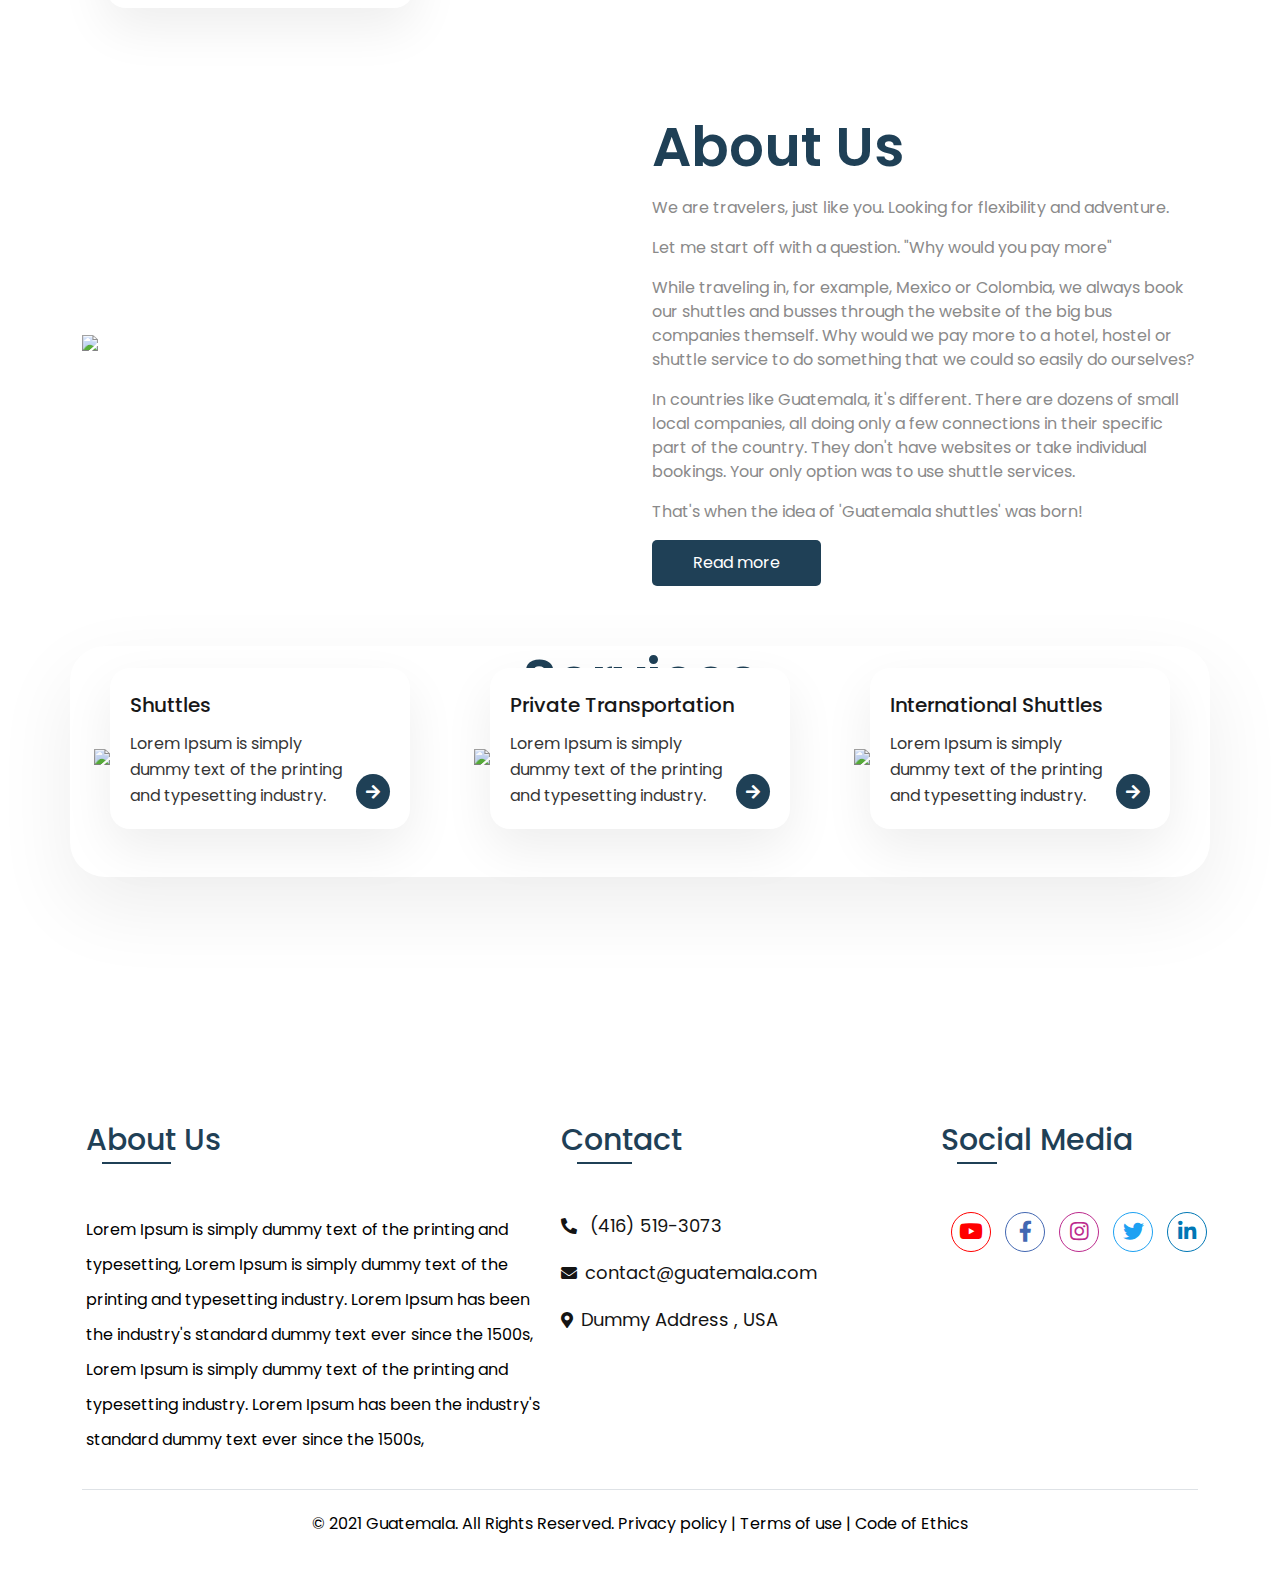
==== commit 079284ee: "slider page" ====
--- a/index.html
+++ b/index.html
@@ -17,10 +17,10 @@
   <link rel="stylesheet" href="css/faq.css">
   <link href="https://cdnjs.cloudflare.com/ajax/libs/font-awesome/5.15.4/css/all.min.css" rel="stylesheet" />
   <link href="css/responsive.css" rel="stylesheet">
-   <!--Slick-->
-   <link rel="stylesheet" type="text/css" href="//cdn.jsdelivr.net/npm/slick-carousel@1.8.1/slick/slick.css" />
-   <link rel="stylesheet" type="text/css"
-       href="https://cdnjs.cloudflare.com/ajax/libs/slick-carousel/1.8.1/slick-theme.css" />
+  <!--Slick-->
+  <link rel="stylesheet" type="text/css" href="//cdn.jsdelivr.net/npm/slick-carousel@1.8.1/slick/slick.css" />
+  <link rel="stylesheet" type="text/css"
+    href="https://cdnjs.cloudflare.com/ajax/libs/slick-carousel/1.8.1/slick-theme.css" />
   <title>Guatemala</title>
 </head>
 
@@ -187,14 +187,14 @@
     </section>
     <!-- end beer cards -->
     <!-- Explore Top Routes -->
-    <section class="section_padding_top">
+    <section class="section-padding">
       <div class="container">
         <div class="row">
           <div class="global-heading-1">
-            <h1 class="centerClass">Explore Top Routes</h1>
-          </div>
-        </div>
-        <div class="row pt-4">
+            <h1>Explore Top Routes</h1>
+          </div>
+        </div>
+        <div class="row pt-5 responsive2">
           <div class="col-12 col-md-6 col-lg-4">
             <div class="explore-img">
               <img src="img/Rectangle 757.png" class="w-100 img-fluid" />
@@ -447,47 +447,47 @@
     </div>
   </footer>
   <!-- Option 1: Bootstrap Bundle with Popper -->
-    <!--Script-->
-    <script src="https://code.jquery.com/jquery-3.6.0.min.js"></script>
-    <script src="https://cdn.jsdelivr.net/npm/bootstrap@5.0.2/dist/js/bootstrap.bundle.min.js"></script>
-    <script type="text/javascript" src="//cdn.jsdelivr.net/npm/slick-carousel@1.8.1/slick/slick.min.js"></script>
-    <script src="/js/global.js"></script>
-    <script>
-        $('.responsive2').slick({
+  <!--Script-->
+  <script src="https://code.jquery.com/jquery-3.6.0.min.js"></script>
+  <script src="https://cdn.jsdelivr.net/npm/bootstrap@5.0.2/dist/js/bootstrap.bundle.min.js"></script>
+  <script type="text/javascript" src="//cdn.jsdelivr.net/npm/slick-carousel@1.8.1/slick/slick.min.js"></script>
+  <script src="/js/global.js"></script>
+  <script>
+    $('.responsive2').slick({
+      dots: true,
+      infinite: false,
+      speed: 300,
+      slidesToShow: 3,
+      slidesToScroll: 2,
+      arrows: true,
+      responsive: [
+        {
+          breakpoint: 1024,
+          settings: {
+            slidesToShow: 2,
+            slidesToScroll: 2,
+            infinite: true,
             dots: true,
-            infinite: false,
-            speed: 300,
-            slidesToShow: 3,
-            slidesToScroll: 2,
-            arrows: true,
-            responsive: [
-                {
-                    breakpoint: 1024,
-                    settings: {
-                        slidesToShow: 2,
-                        slidesToScroll: 2,
-                        infinite: true,
-                        dots: true,
-                        nav: true,
-                    }
-                },
-                {
-                    breakpoint: 800,
-                    settings: {
-                        slidesToShow: 1,
-                        slidesToScroll: 1
-                    }
-                },
-                {
-                    breakpoint: 480,
-                    settings: {
-                        slidesToShow: 1,
-                        slidesToScroll: 1
-                    }
-                }
-            ]
-        });
-    </script>
+            nav: true,
+          }
+        },
+        {
+          breakpoint: 800,
+          settings: {
+            slidesToShow: 1,
+            slidesToScroll: 1
+          }
+        },
+        {
+          breakpoint: 480,
+          settings: {
+            slidesToShow: 1,
+            slidesToScroll: 1
+          }
+        }
+      ]
+    });
+  </script>
 </body>
 
 </html>
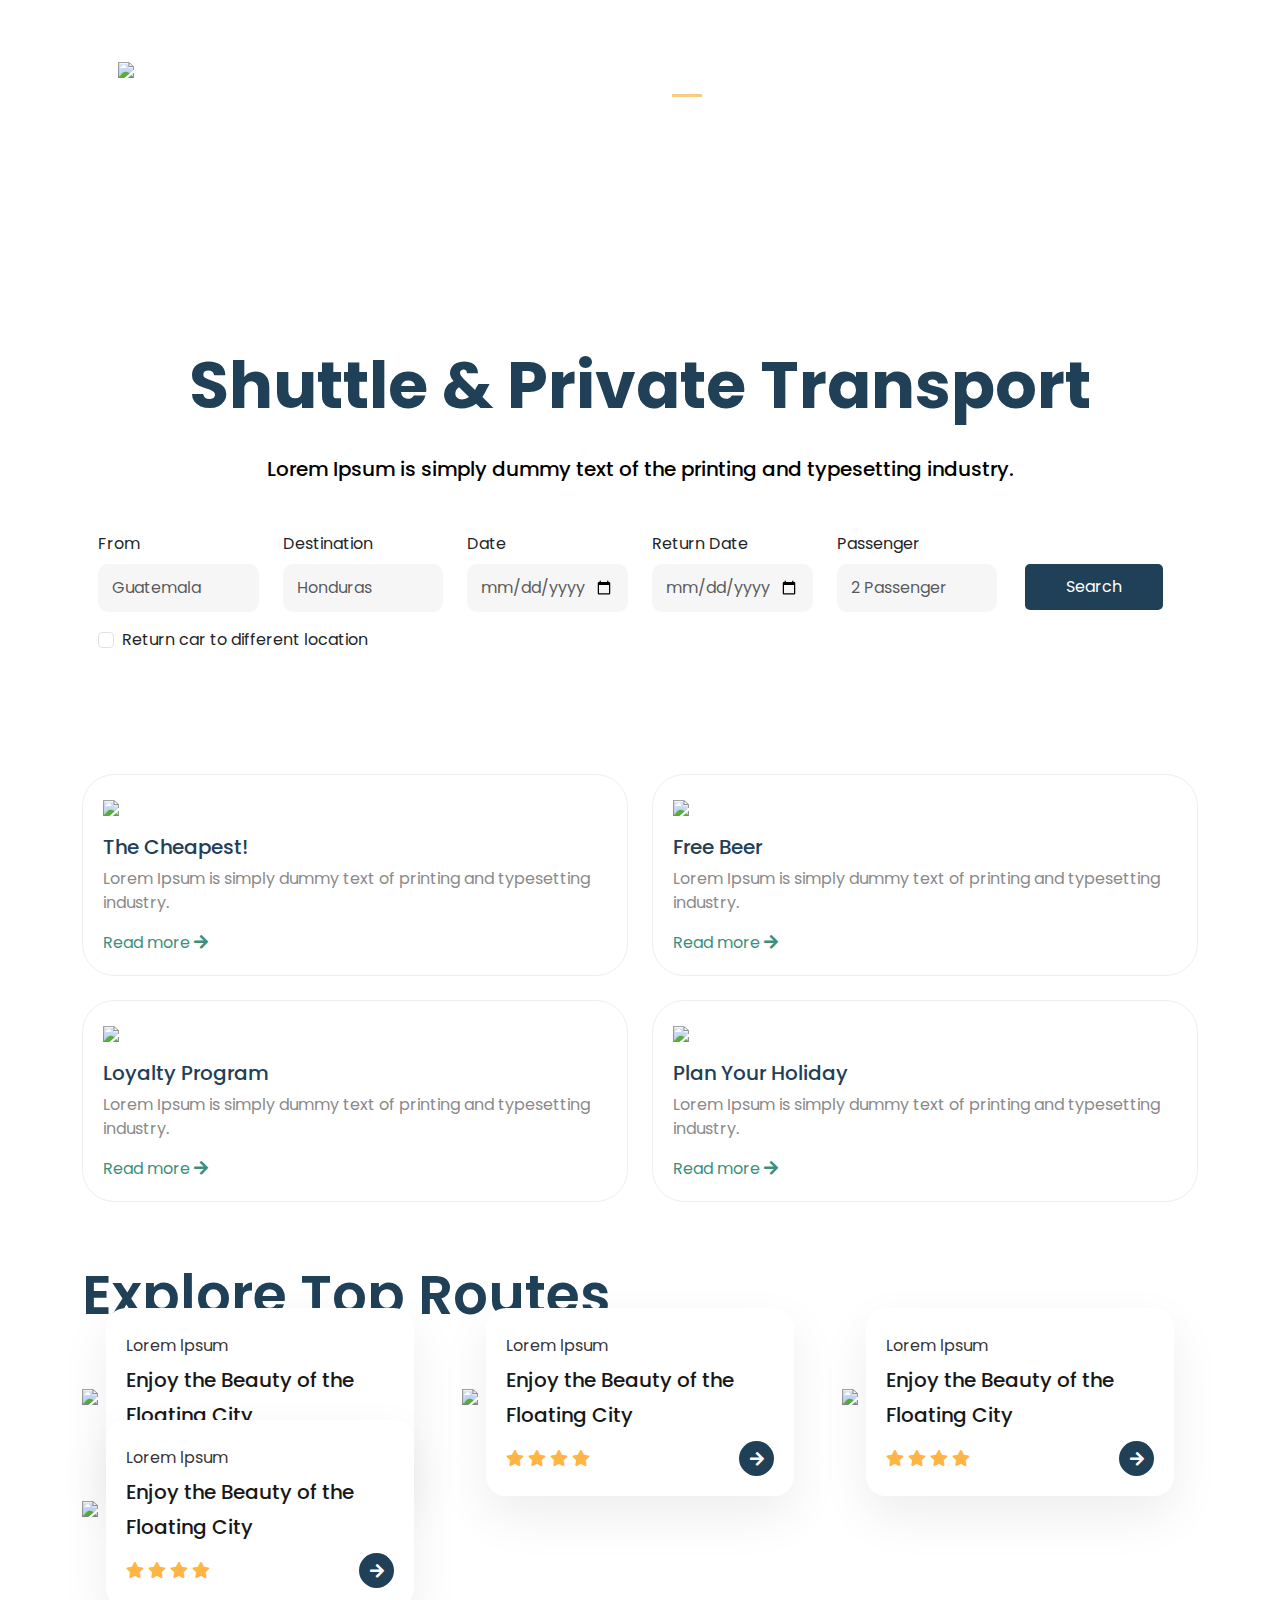
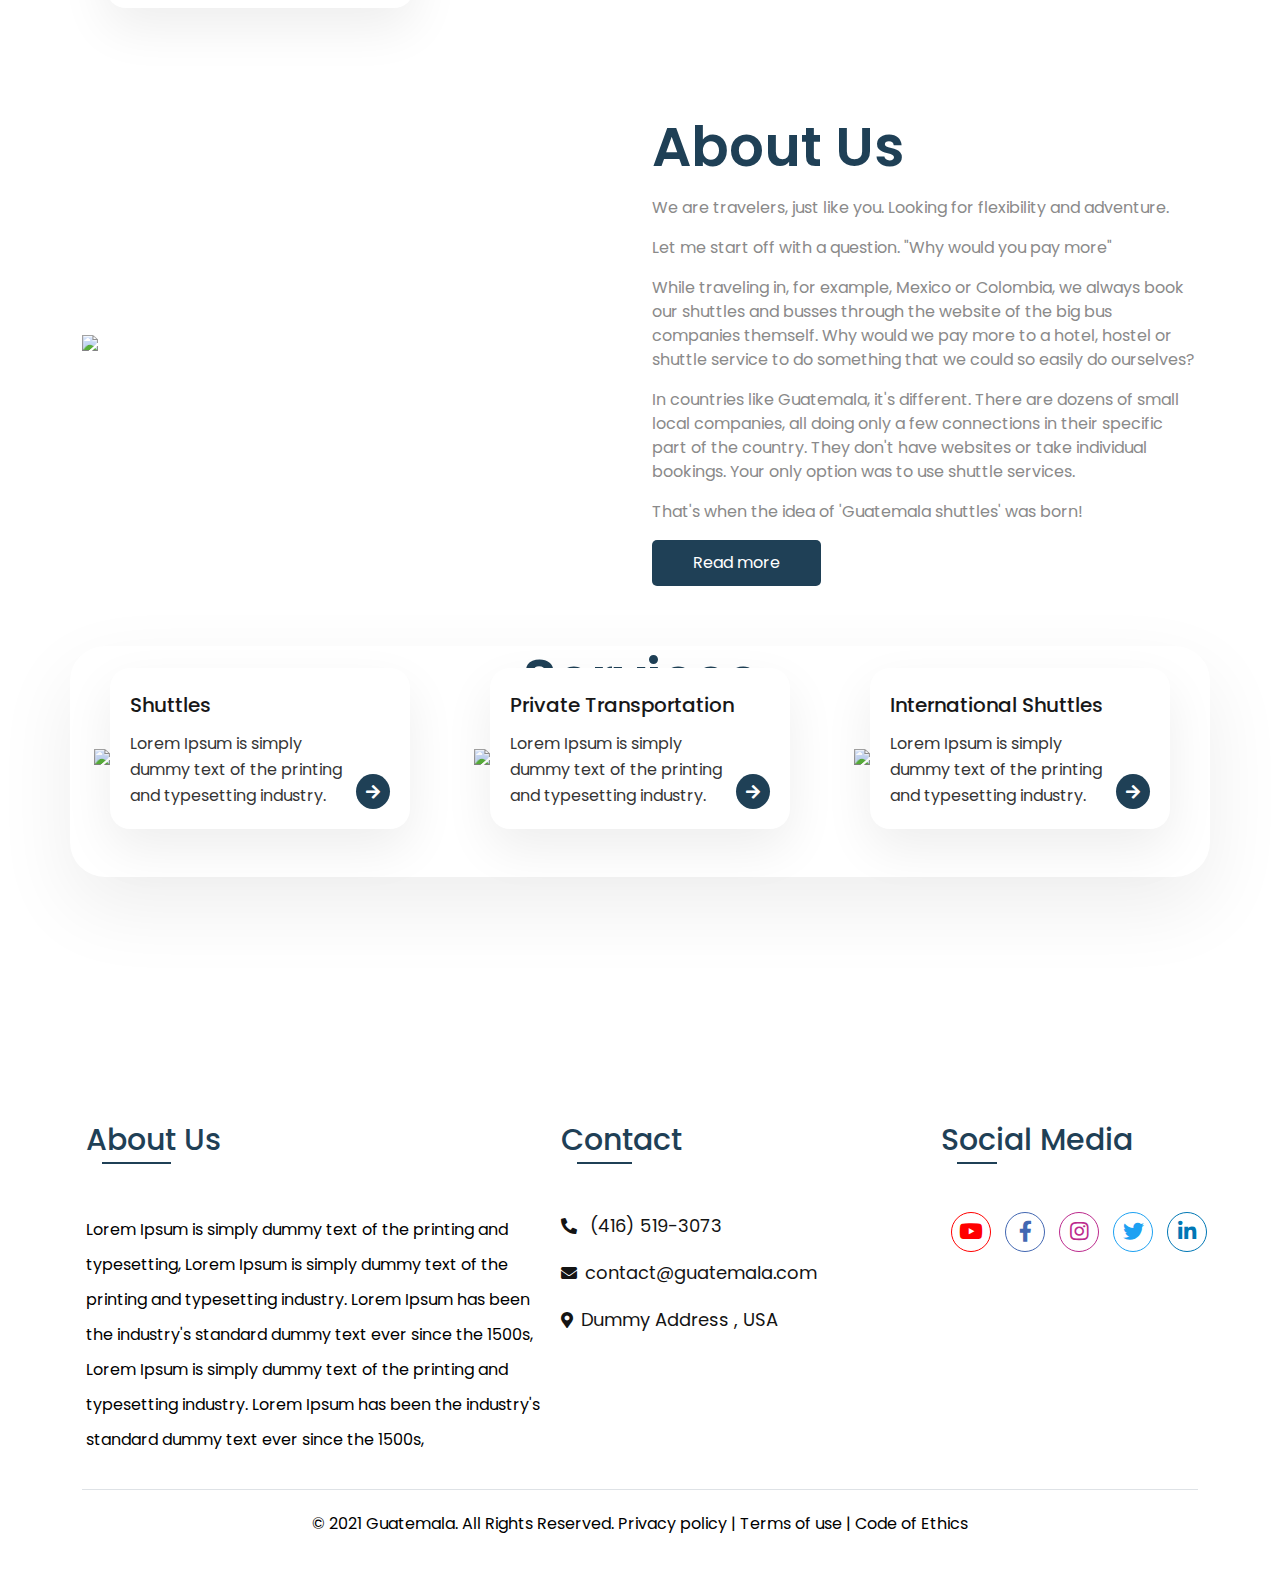
==== commit a27c25a1: "new learn more" ====
--- a/index.html
+++ b/index.html
@@ -49,7 +49,7 @@
               <a class="nav-link" href="./about.html">About Us</a>
             </li>
             <li class="nav-item">
-              <a class="nav-link" href="#">Learn more</a>
+              <a class="nav-link" href="./LearnMore.html">Learn more</a>
             </li>
             <li class="nav-item">
               <a class="nav-link" href="./faq.html">FAQ</a>
@@ -454,8 +454,8 @@
   <script src="/js/global.js"></script>
   <script>
     $('.responsive2').slick({
-      dots: true,
-      infinite: false,
+      dots: false,
+      infinite: true,
       speed: 300,
       slidesToShow: 3,
       slidesToScroll: 2,
@@ -467,7 +467,7 @@
             slidesToShow: 2,
             slidesToScroll: 2,
             infinite: true,
-            dots: true,
+            dots: false,
             nav: true,
           }
         },
--- a/css/navigation.css
+++ b/css/navigation.css
@@ -20,6 +20,6 @@
   margin-left: 8px;
 }
 
-.navbar-collapse ul li:hover a::after {
+.navbar-collapse ul li:hover a::after, .navbar-collapse ul li a.active::after {
   display: block;
 }
--- a/css/home.css
+++ b/css/home.css
@@ -156,13 +156,15 @@
    background-color: var(--common-color) !important;
    font-size: 0;
     line-height: 0;
-    position: absolute;
-    top: 0 !important;
+   position: absolute;
+    top: -2.6rem !important;
 }
 .slick-prev{
   background-color: var(--common-color) !important;
-  top: 0 !important;
-  left: 67rem !important;
+  top: -2.6rem !important;
+  left: unset !important;
+  right: 1.5rem;
+  padding-right: 1rem;
 }
 .slick-next:before {
   color: #1F4056 !important;
@@ -171,6 +173,7 @@
   color: #1F4056 !important;
 }
 .slick-next:before {
+  color: #1F4056 !important;
   font-family: 'slick';
   line-height: 1;
   opacity: .75;
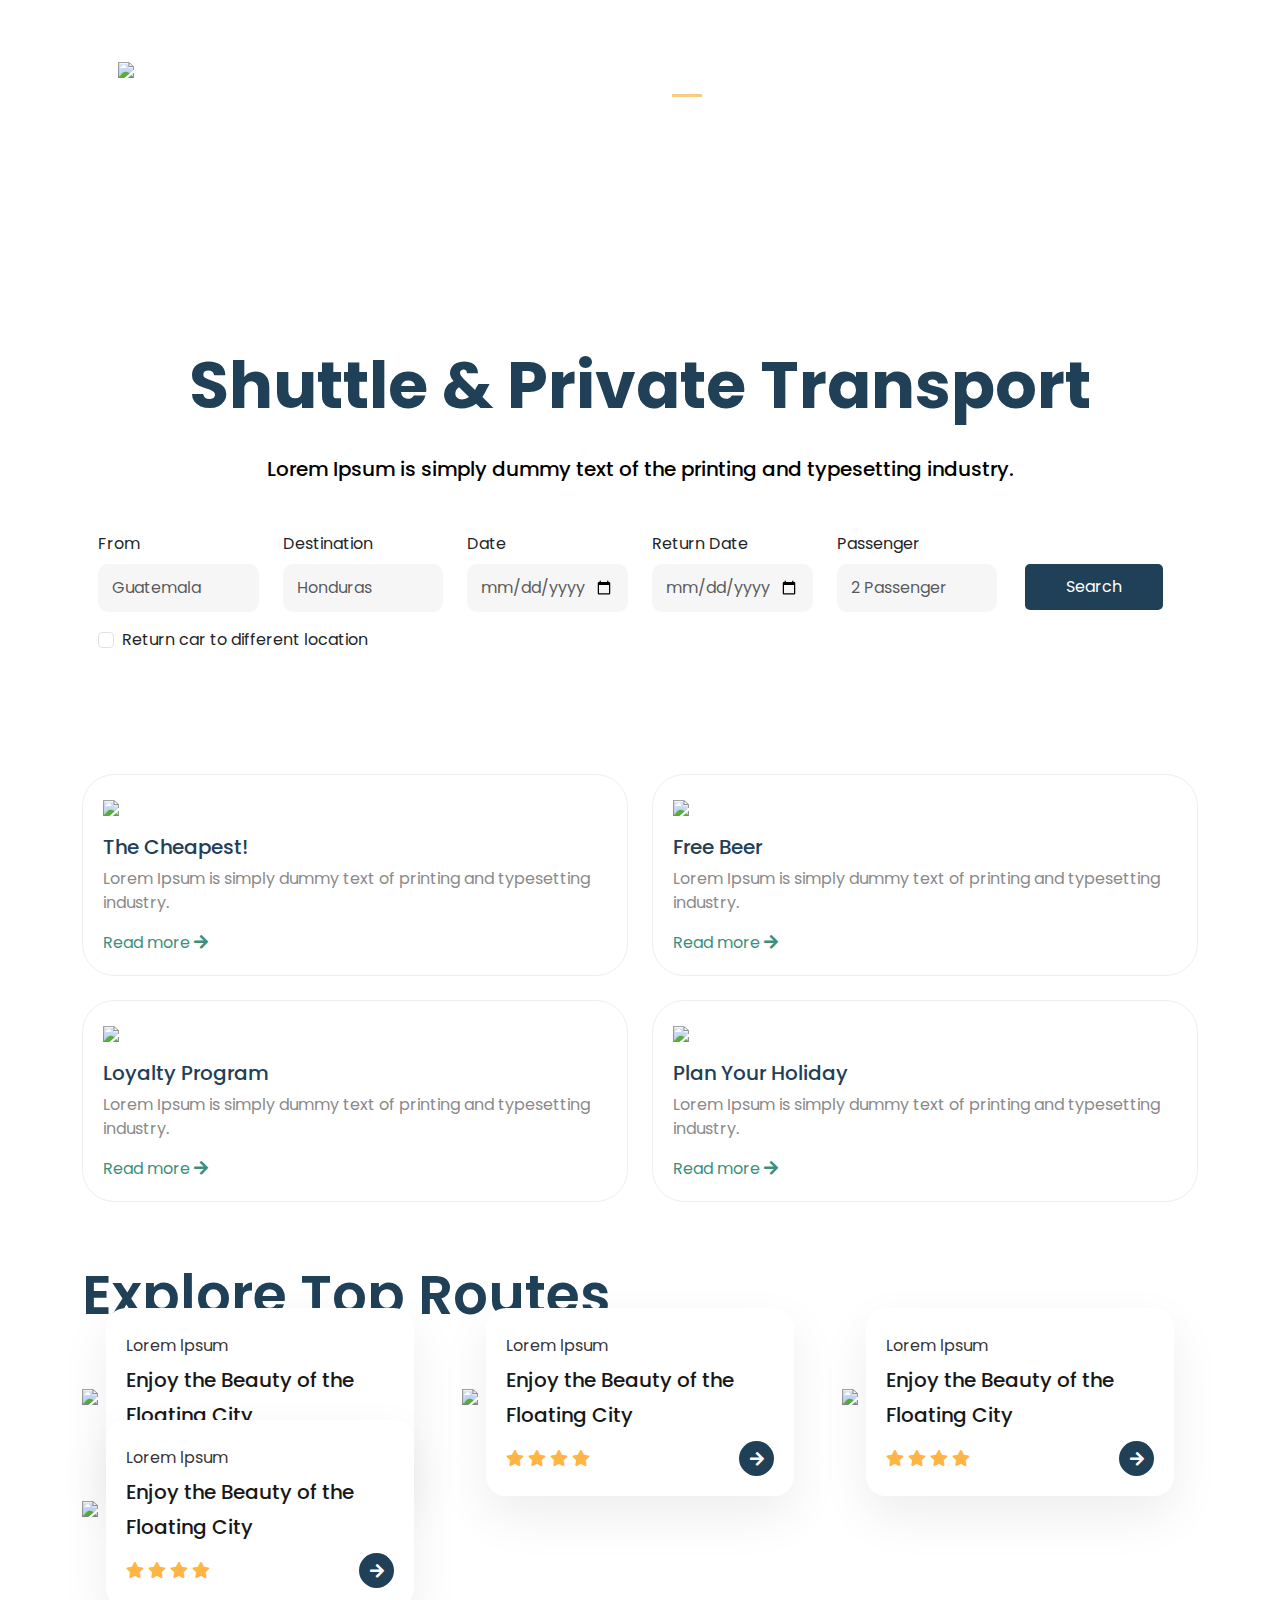
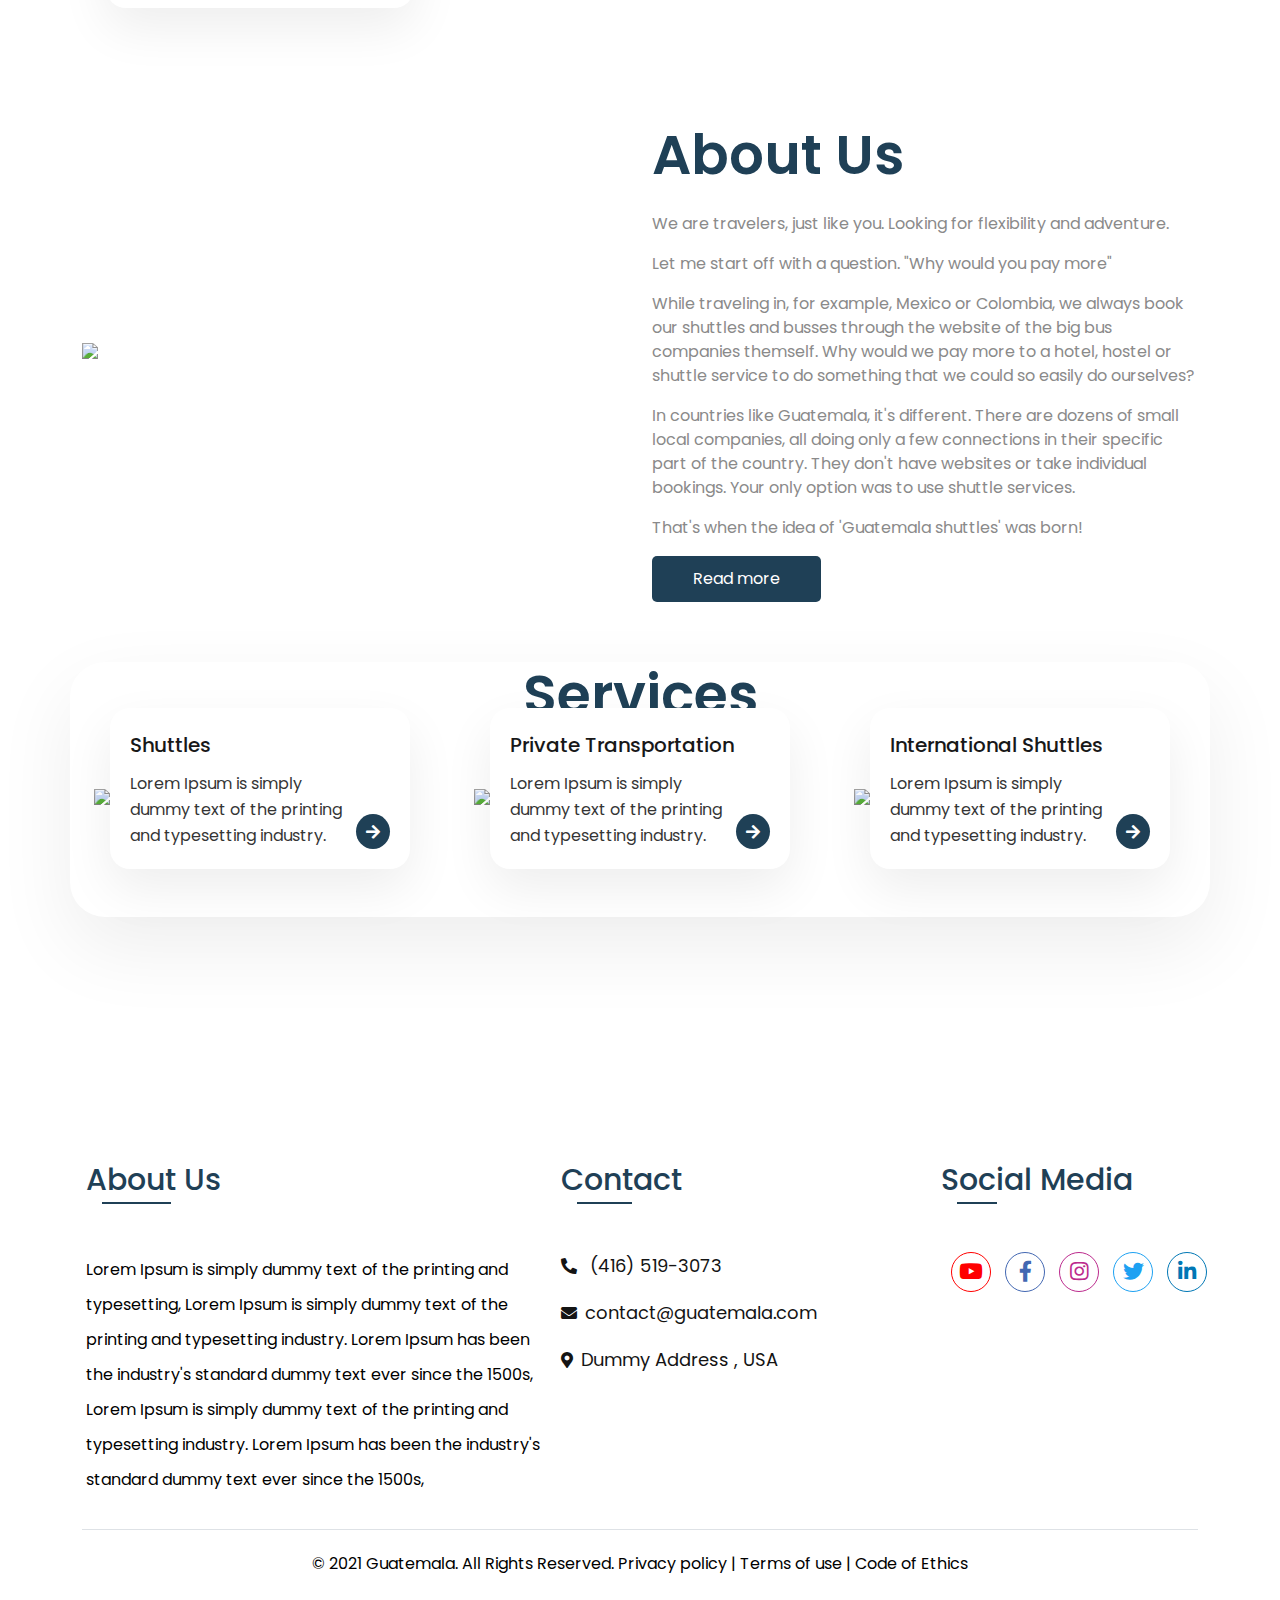
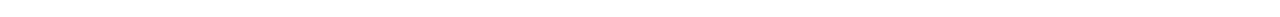
==== commit 9ea0685d: "min changes" ====
--- a/index.html
+++ b/index.html
@@ -139,7 +139,7 @@
                   Lorem Ipsum is simply dummy text of printing and typesetting
                   industry.
                 </p>
-                <a href=""> Read more <i class="fas fa-arrow-right"></i> </a>
+                <a href="" class="home_readMore"> Read more <i class="fas fa-arrow-right arrow_hover"></i> </a>
               </div>
             </div>
           </div>
@@ -152,7 +152,7 @@
                   Lorem Ipsum is simply dummy text of printing and typesetting
                   industry.
                 </p>
-                <a href=""> Read more <i class="fas fa-arrow-right"></i> </a>
+                <a href="" class="home_readMore"> Read more <i class="fas fa-arrow-right arrow_hover"></i> </a>
               </div>
             </div>
           </div>
@@ -165,7 +165,7 @@
                   Lorem Ipsum is simply dummy text of printing and typesetting
                   industry.
                 </p>
-                <a href=""> Read more <i class="fas fa-arrow-right"></i> </a>
+                <a href="" class="home_readMore"> Read more <i class="fas fa-arrow-right arrow_hover"></i> </a>
               </div>
             </div>
           </div>
@@ -178,7 +178,7 @@
                   Lorem Ipsum is simply dummy text of printing and typesetting
                   industry.
                 </p>
-                <a href=""> Read more <i class="fas fa-arrow-right"></i> </a>
+                <a href="" class="home_readMore"> Read more <i class="fas fa-arrow-right arrow_hover"></i> </a>
               </div>
             </div>
           </div>
@@ -291,7 +291,7 @@
           </div>
           <div class="col-12 col-sm-12 col-md-12 col-lg-6 col-xxl-6 bg-about">
             <div class="global-heading-1">
-              <h1 class="my-3">About Us</h1>
+              <h1 class="my-4">About Us</h1>
             </div>
             <p>
               We are travelers, just like you. Looking for flexibility and
@@ -313,7 +313,7 @@
               services.
             </p>
             <p>That's when the idea of 'Guatemala shuttles' was born!</p>
-            <a href="#" class="btn main-btn text-center">Read more</a>
+            <a href="./about.html" class="btn main-btn text-center">Read more</a>
           </div>
         </div>
       </div>
@@ -326,7 +326,7 @@
             <h1 class="text-center">Services</h1>
           </div>
         </div>
-        <div class="row pt-4">
+        <div class="row pt-5">
           <div class="col-12 col-lg-6 col-xl-4 gx-5 mb-5">
             <div class="explore-img">
               <img src="img/service-1.png" class="w-100 img-fluid" />
@@ -425,11 +425,11 @@
           <div class="f-social ms-3">
             <ul>
               <li>
-                <a href="" class=""><i class="fab fa-youtube yt"></i></a>
-                <a href="" class=""><i class="fab fa-facebook-f fb"></i></a>
-                <a href="" class=""><i class="fab fa-instagram ig"></i></a>
-                <a href="" class=""><i class="fab fa-twitter tw"></i></a>
-                <a href="" class=""><i class="fab fa-linkedin-in li"></i></a>
+                <a href="" target="_blank" class=""><i class="fab fa-youtube yt"></i></a>
+                <a href="" target="_blank" class=""><i class="fab fa-facebook-f fb"></i></a>
+                <a href="" target="_blank" class=""><i class="fab fa-instagram ig"></i></a>
+                <a href="" target="_blank" class=""><i class="fab fa-twitter tw"></i></a>
+                <a href="" target="_blank" class=""><i class="fab fa-linkedin-in li"></i></a>
               </li>
             </ul>
           </div>
--- a/css/responsive.css
+++ b/css/responsive.css
@@ -83,6 +83,10 @@
   .hero-content .main-btn {
     margin-top: 2rem;
   }
+  /*Slider*/
+  .slick-arrow {
+    margin-right: 3rem;
+  }
 }
 
 @media screen and (min-device-width: 320px) and (max-device-width: 480px) {
@@ -159,6 +163,15 @@
   .centerClass {
     text-align: center;
   }
+  /*Slider*/
+  .slick-arrow {
+    margin-top: 15px;
+    margin-right: 3rem;
+  }
+
+  .sectionPading_extra {
+    padding: 0;
+  }
 }
 
 @media (max-width: 550px) {
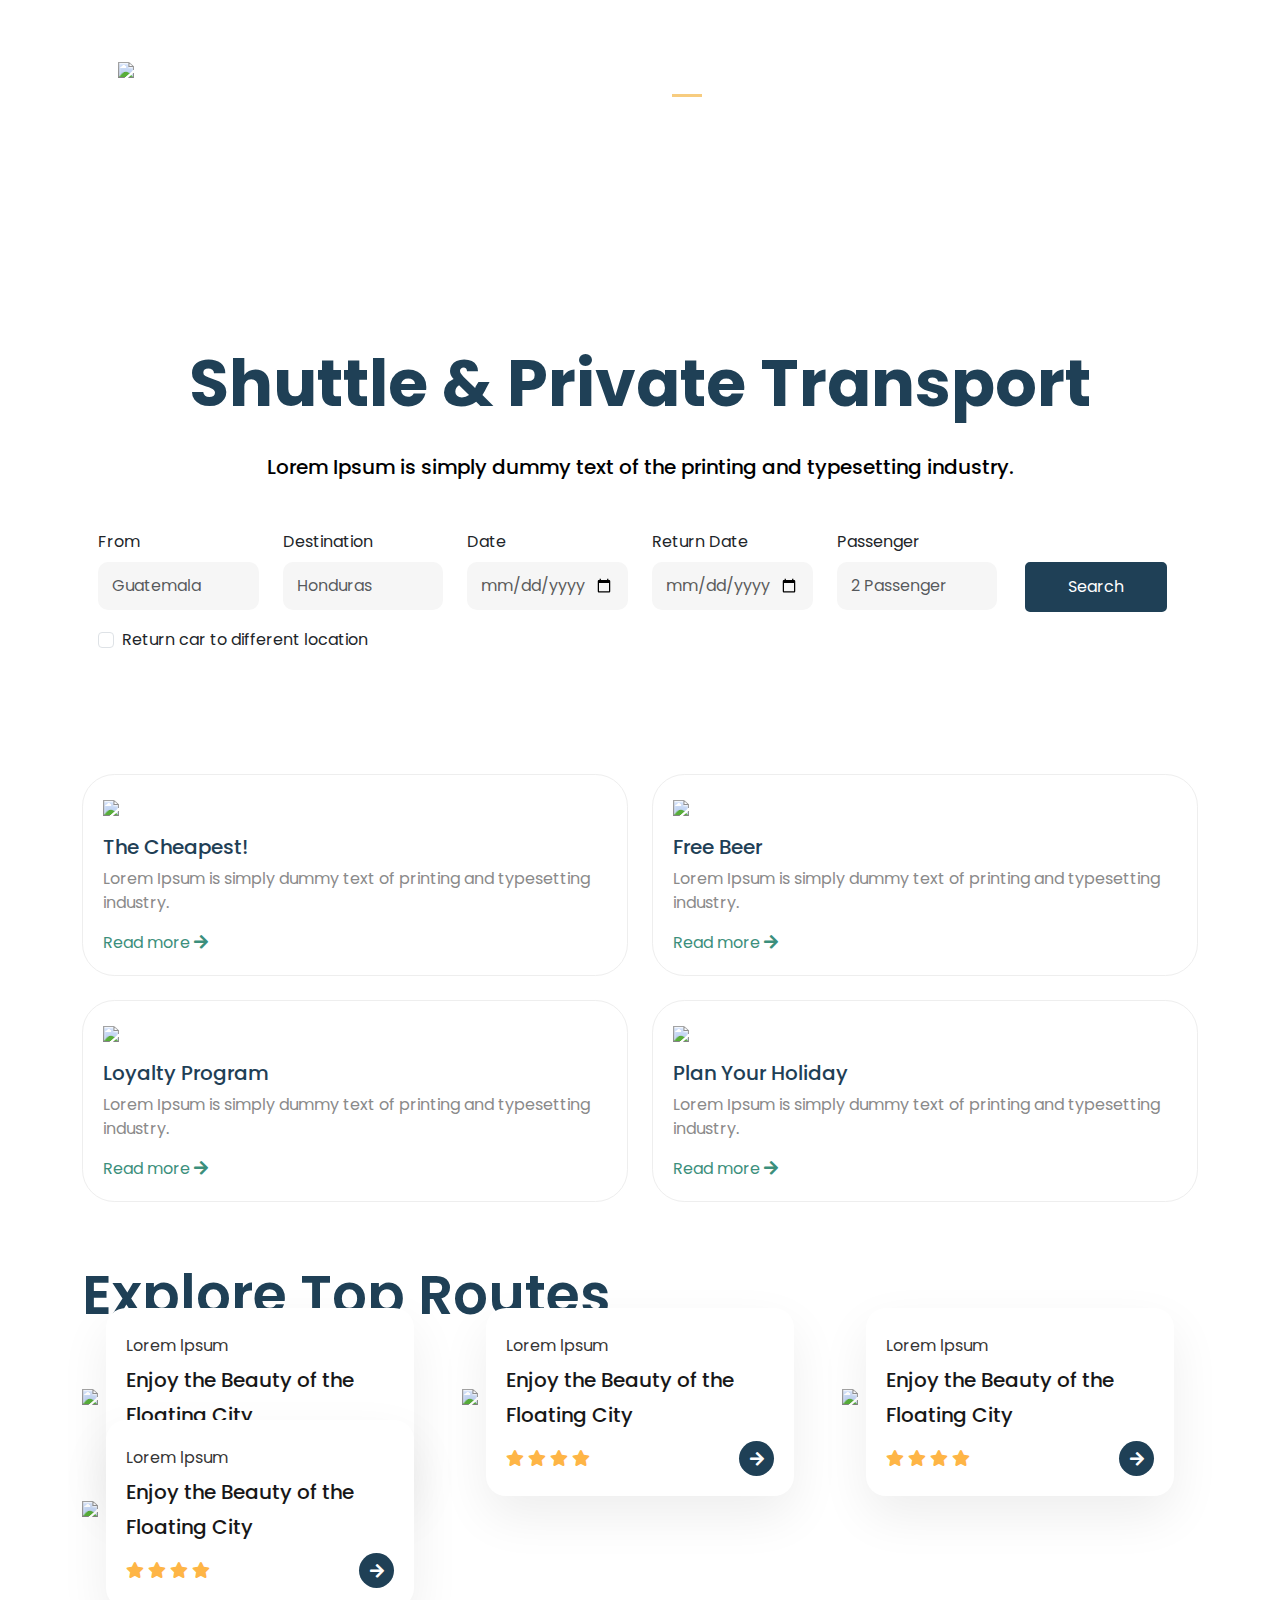
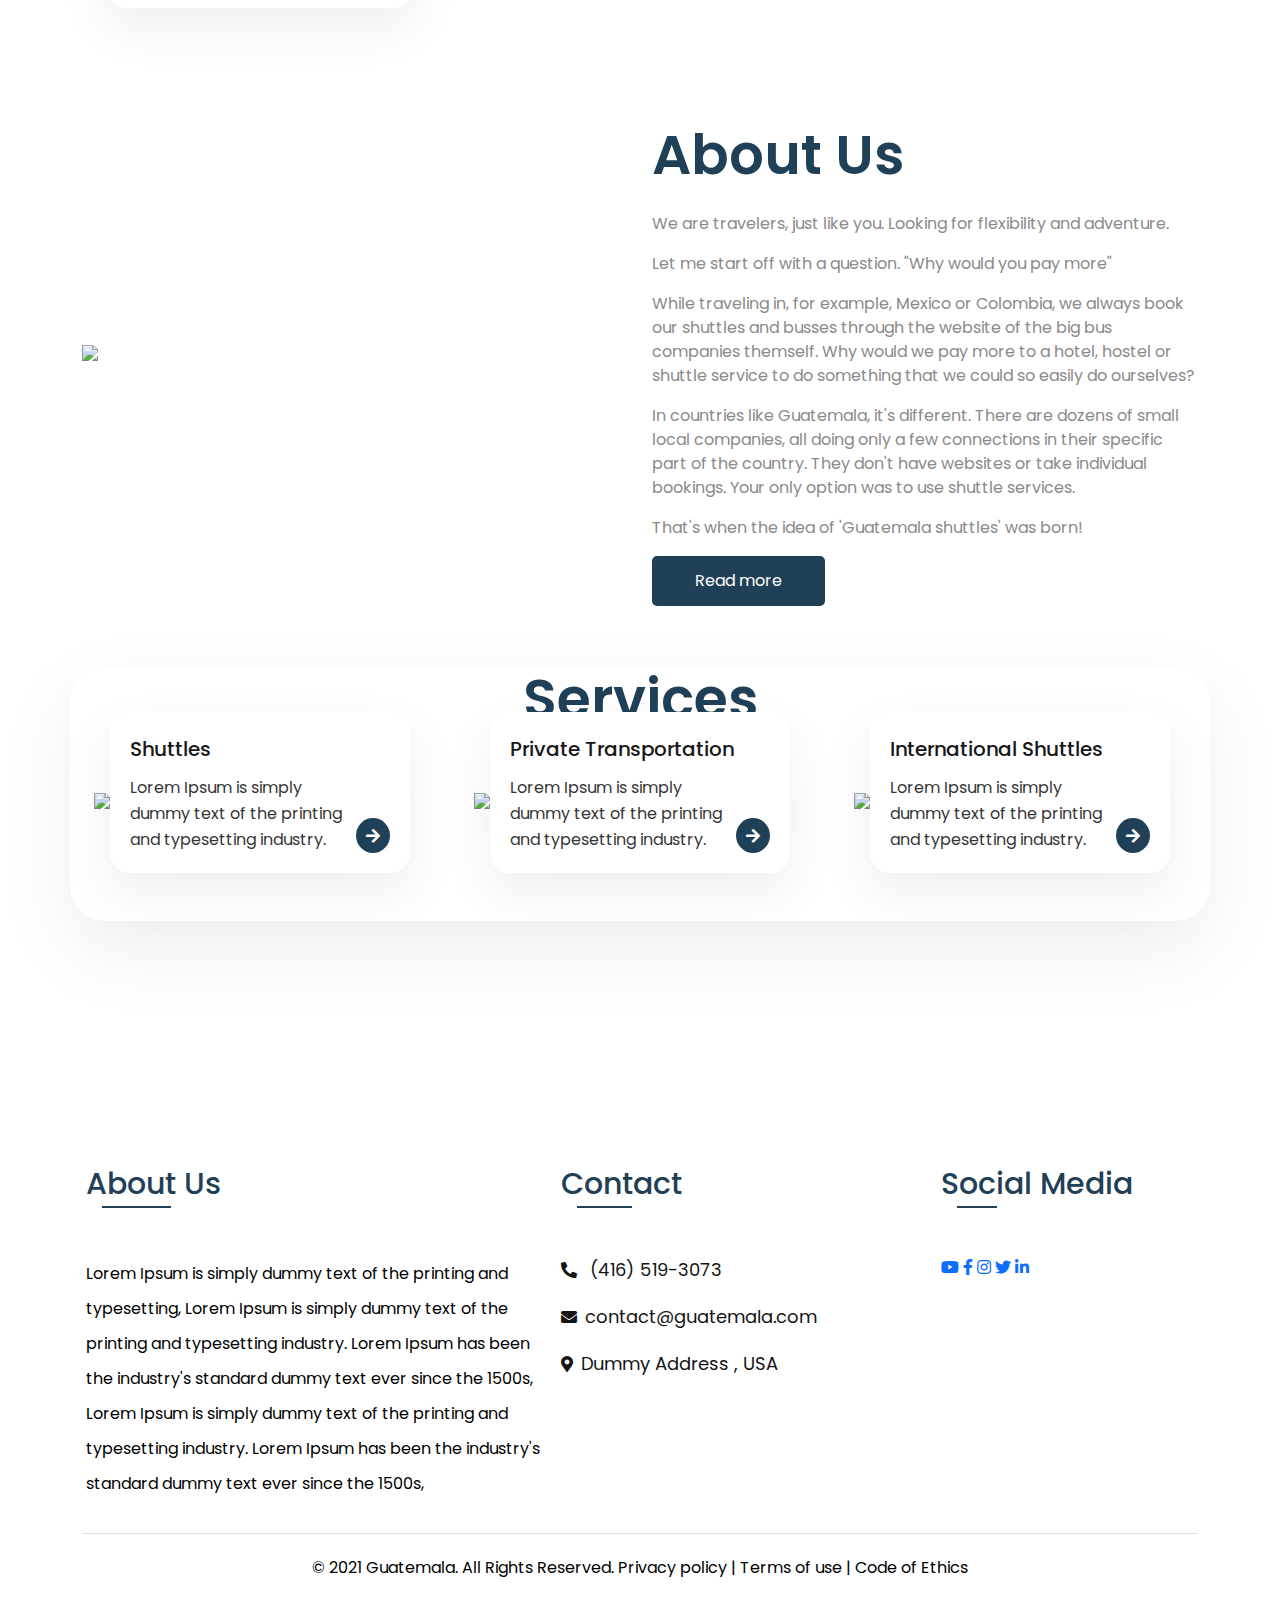
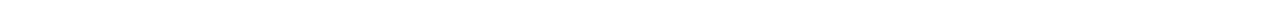
==== commit 62a5ed0c: "miner fixes Rohit" ====
--- a/index.html
+++ b/index.html
@@ -237,7 +237,7 @@
               </div>
             </div>
           </div>
-          <div class="col-12 col-md-6 mt-5 mt-lg-0  col-lg-4">
+          <div class="col-12 col-md-6 mt-1 mt-lg-0 col-lg-4">
             <div class="explore-img">
               <img src="img/Rectangle 759.png" class="w-100 img-fluid" />
             </div>
@@ -258,7 +258,7 @@
               </div>
             </div>
           </div>
-          <div class="col-12 col-md-6 mt-5 mt-lg-0  col-lg-4">
+          <div class="col-12 col-md-6 mt-1 mt-lg-0 col-lg-4">
             <div class="explore-img">
               <img src="img/Rectangle 759.png" class="w-100 img-fluid" />
             </div>
--- a/css/global.css
+++ b/css/global.css
@@ -85,6 +85,14 @@
   padding: 10px 40px;
   border-radius: 5px;
   color: #fff;
+  border: 3px solid #1f4056;
+  transition: 0.4s;
+}
+.main-btn:hover{
+  font-weight: 600;
+  background-color: transparent;
+  border: 2.9px solid #1f4056;
+  color: #1f4056;
 }
 /* heading */
 .global-heading-1 h1 {
@@ -98,44 +106,20 @@
   border-radius: 35px;
   /* padding: 20px; */
 }
-/*  */
-.f-social ul li a {
-  padding-left: 10px;
-}
-.f-social ul li a i {
-  font-size: 21px;
-  border: 1px solid;
-  border-radius: 50%;
-  width: 40px;
-  height: 40px;
-  line-height: 38px;
-  text-align: center;
-}
-.f-social ul li a i.yt {
-  color: #ff0000;
-}
-.f-social ul li a i.fb {
-  color: #4267b2;
-}
-.f-social ul li a i.ig {
-  color: #bc2a8d;
-}
-.f-social ul li a i.tw {
-  color: #1da1f2;
-}
-.f-social ul li a i.li {
-  color: #0077b5;
-}
-
-/* button */
-.submitButtonSend {
-  border: none;
-  padding: 1rem 1.5rem;
-  background: #daffff;
-  border-radius: 10px;
-  margin-top: 1rem;
-}
-
 .footerMarginClass {
   margin-top: -20px;
 }
+/*Hover*/
+.arrow_hover{
+  transition: 0.2s;
+}
+.home_readMore:hover .arrow_hover{
+   transform: translateX(2px);
+}
+.about_link2:hover{
+  color: #7abab5;
+}
+.cursor{
+  cursor: pointer;
+}
+
--- a/css/about.css
+++ b/css/about.css
@@ -43,8 +43,12 @@
 }
 /*About Section1*/
 .about_btn {
-  background-color: var(--common-color) !important;
+  background-color: var(--common-color);
   padding: 10px 0;
+  transition: 0.3s;
+}
+.about_btn:hover{
+  box-shadow: 1px 1px 15px rgba(31,34,86,0.4);
 }
 
 @media (max-width: 1400px) {
@@ -80,10 +84,7 @@
   border-radius: 5rem;
 }
 .about_progress-per {
-  width: 95px;
-  height: 7px;
   background-color: #2ad695;
-  border-radius: 5rem;
 }
 /*About Section3*/
 .about_section3_bg {
@@ -116,6 +117,9 @@
   font-size: 0.9rem;
   font-weight: var(--bold-first);
 }
+.card_link:hover{
+  color: var(--common-color);
+}
 .card_link::after {
   content: "";
   display: block;
--- a/css/responsive.css
+++ b/css/responsive.css
@@ -107,7 +107,7 @@
     font-size: 14px;
   }
   .car-one {
-    width: 15rem;
+    width: 12rem;
   }
   .FreeQuote {
     padding: 1rem 0.5rem;
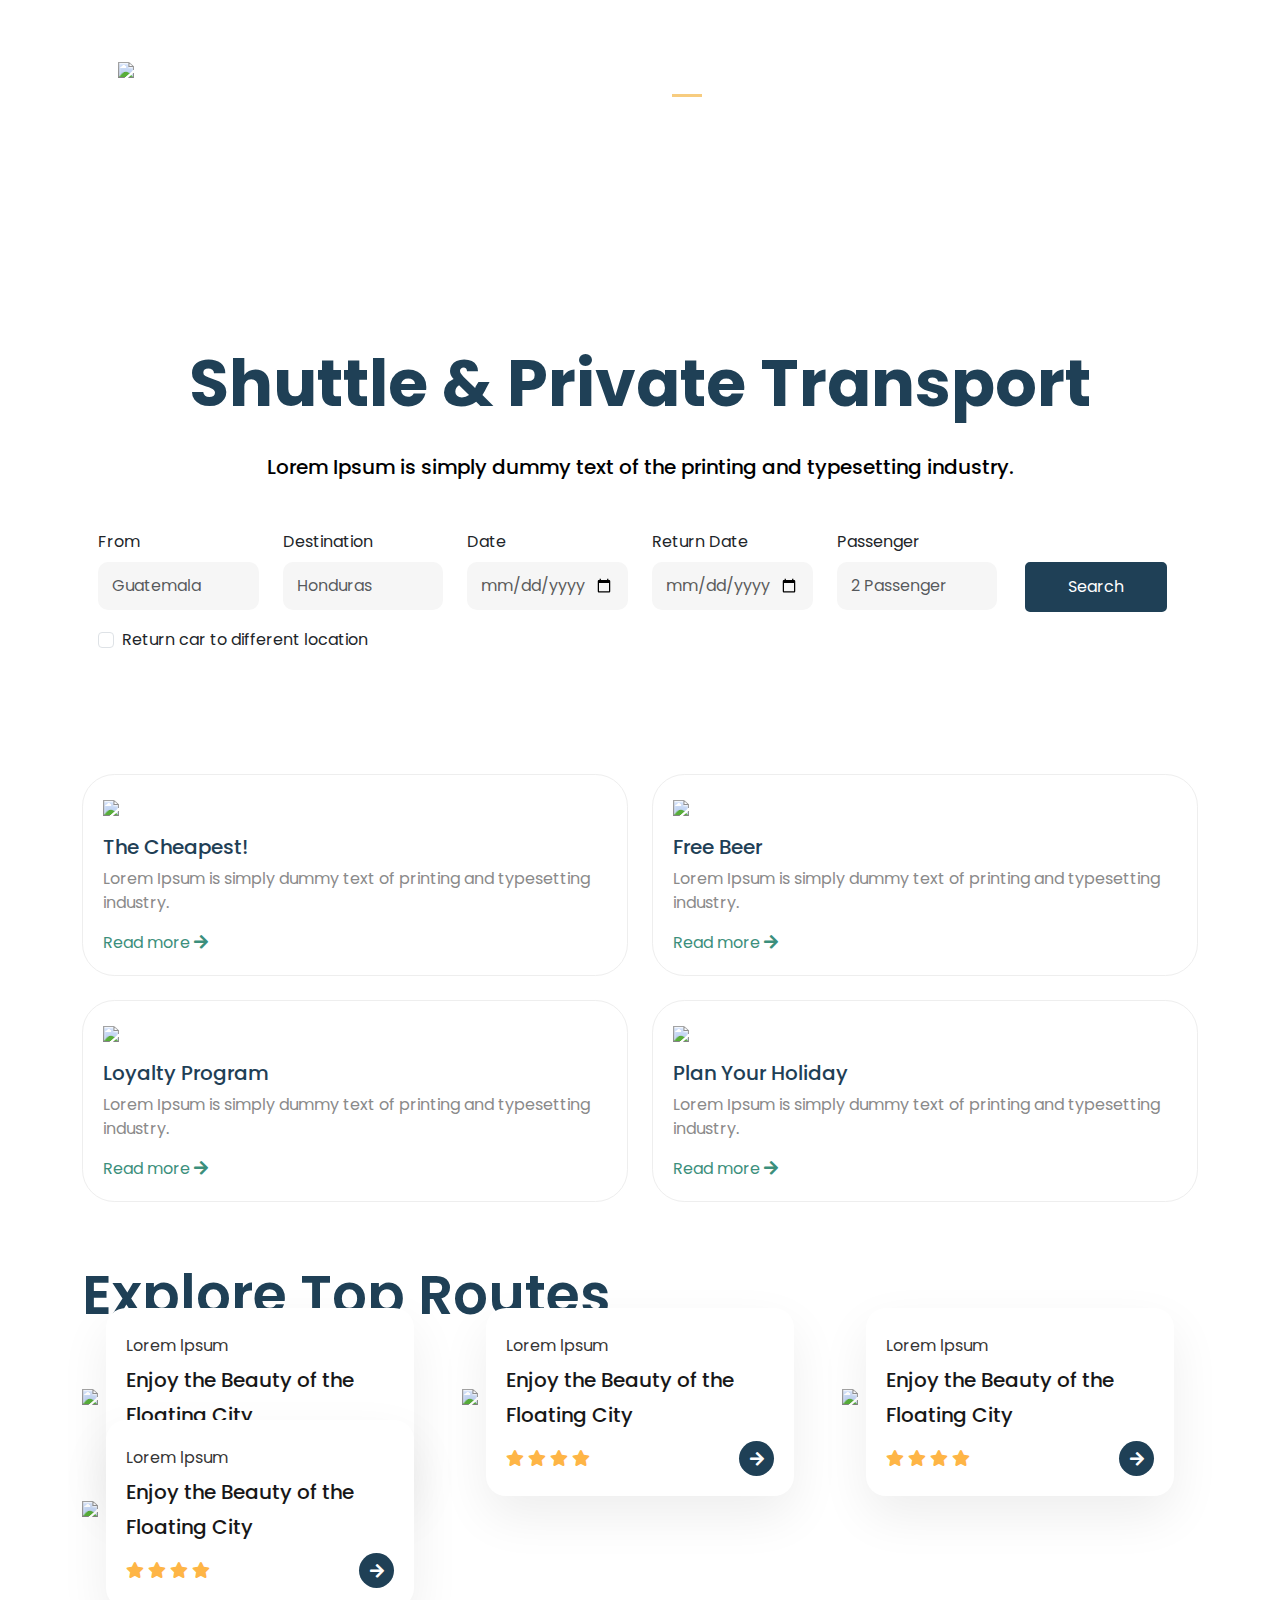
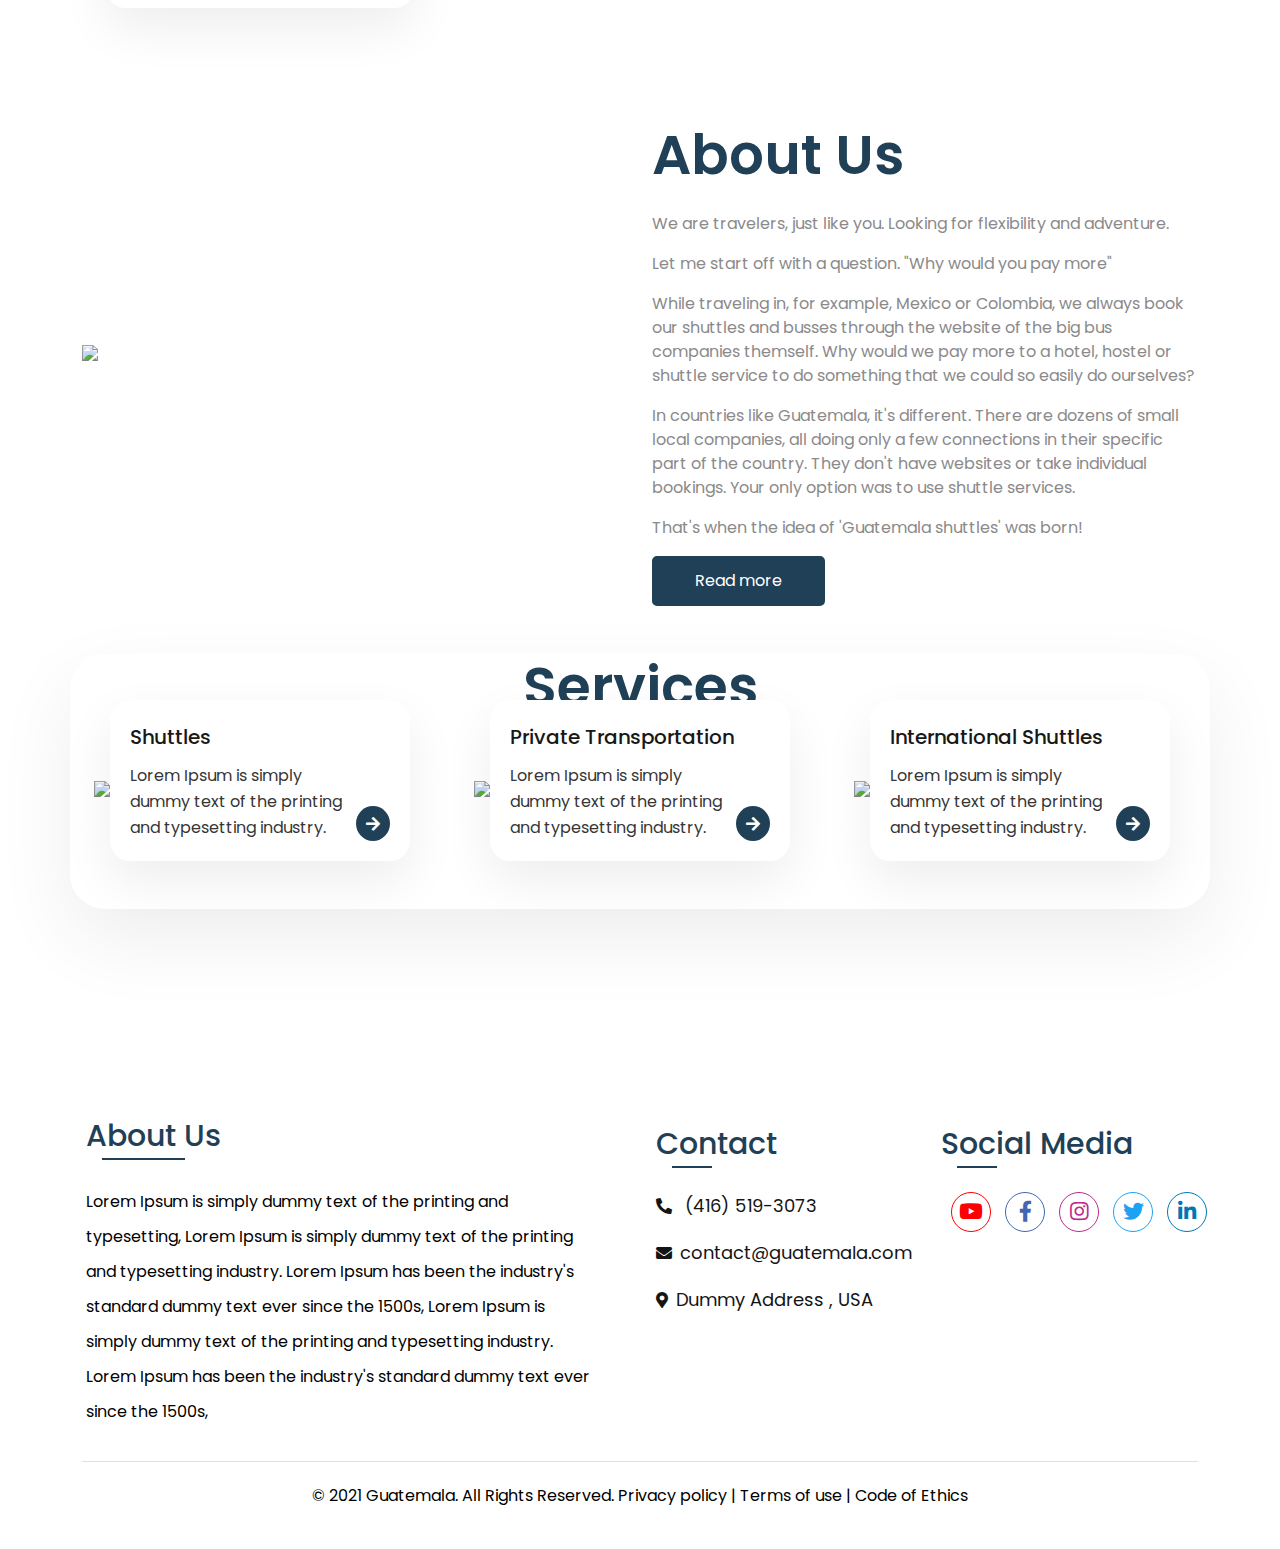
==== commit d948f3c7: "footer changes" ====
--- a/index.html
+++ b/index.html
@@ -319,7 +319,7 @@
       </div>
     </section>
     <!-- service -->
-    <section class="section-padding bg-service">
+    <section class="pt-5 pb-3 section-padding bg-service">
       <div class="container bg-white service-container">
         <div class="row">
           <div class="global-heading-1">
@@ -385,14 +385,15 @@
       </div>
     </section>
   </main>
-  <footer class="footer ooter_padding_one">
+  <!-- Footer -->
+  <footer class="footer footer_padding_one">
     <div class="container footer-padding">
       <div class="row gx-0">
-        <div class="col-12 col-sm-12 col-md-5 col-lg-5 col-xxl-5">
-          <h2 class="mb-5 ms-3">
+        <div class="col-12 col-sm-12 col-md-12 col-lg-6 col-xxl-6">
+          <h2 class="mb-4 ms-3 mt-2">
             About Us
           </h2>
-          <p class="ms-3">
+          <p class="me-5 ms-3">
             Lorem Ipsum is simply dummy text of the printing and typesetting, Lorem Ipsum is simply dummy
             text of the printing and typesetting industry. Lorem Ipsum has been the industry's standard
             dummy text ever since the 1500s, Lorem Ipsum is simply dummy text of the printing and
@@ -400,8 +401,8 @@
             1500s,
           </p>
         </div>
-        <div class=" col-12 col-sm-12 col-md-4 col-lg-4 col-xxl-4">
-          <h2 class="mb-5 ms-3">
+        <div class=" col-12 col-sm-12 col-md-6 col-lg-3 col-xxl-3">
+          <h2 class="mb-4 ms-3 mt-3">
             Contact
           </h2>
           <div class="footer-contact ms-3">
@@ -418,8 +419,8 @@
             </ul>
           </div>
         </div>
-        <div class="col-12 col-sm-12 col-md-3 col-lg-3 col-xxl-3">
-          <h2 class="mb-5 ms-3">
+        <div class="col-12 col-sm-12 col-md-6 col-lg-3 col-xxl-3">
+          <h2 class="mb-4 ms-3 mt-3">
             Social Media
           </h2>
           <div class="f-social ms-3">
@@ -451,7 +452,7 @@
   <script src="https://code.jquery.com/jquery-3.6.0.min.js"></script>
   <script src="https://cdn.jsdelivr.net/npm/bootstrap@5.0.2/dist/js/bootstrap.bundle.min.js"></script>
   <script type="text/javascript" src="//cdn.jsdelivr.net/npm/slick-carousel@1.8.1/slick/slick.min.js"></script>
-  <script src="/js/global.js"></script>
+  <script src="js/global.js"></script>
   <script>
     $('.responsive2').slick({
       dots: false,
--- a/css/footer.css
+++ b/css/footer.css
@@ -76,3 +76,51 @@
 .footer-contact ul li:first-child {
   margin-top: none;
 }
+/*Footer Icons*/
+.f-social ul li a {
+  padding-left: 10px;
+}
+.f-social ul li a i {
+  font-size: 21px;
+  border: 1px solid;
+  border-radius: 50%;
+  width: 40px;
+  height: 40px;
+  line-height: 38px;
+  text-align: center;
+  transition: 0.3s;
+}
+.f-social ul li a i.yt {
+  color: #ff0000;
+}
+.f-social ul li a i.fb {
+  color: #4267b2;
+}
+.f-social ul li a i.ig {
+  color: #bc2a8d;
+}
+.f-social ul li a i.tw {
+  color: #1da1f2;
+}
+.f-social ul li a i.li {
+  color: #0077b5;
+}
+/*hover*/
+.f-social ul li a i.yt:hover {
+  background-color: #ff0000;
+}
+.f-social ul li a i.fb:hover {
+  background-color: #4267b2;
+}
+.f-social ul li a i.ig:hover {
+  background-color: #bc2a8d;
+}
+.f-social ul li a i.tw:hover {
+  background-color: #1da1f2;
+}
+.f-social ul li a i.li:hover {
+  background-color: #0077b5;
+}
+.f-social ul li a i:hover {
+  color: white;
+}
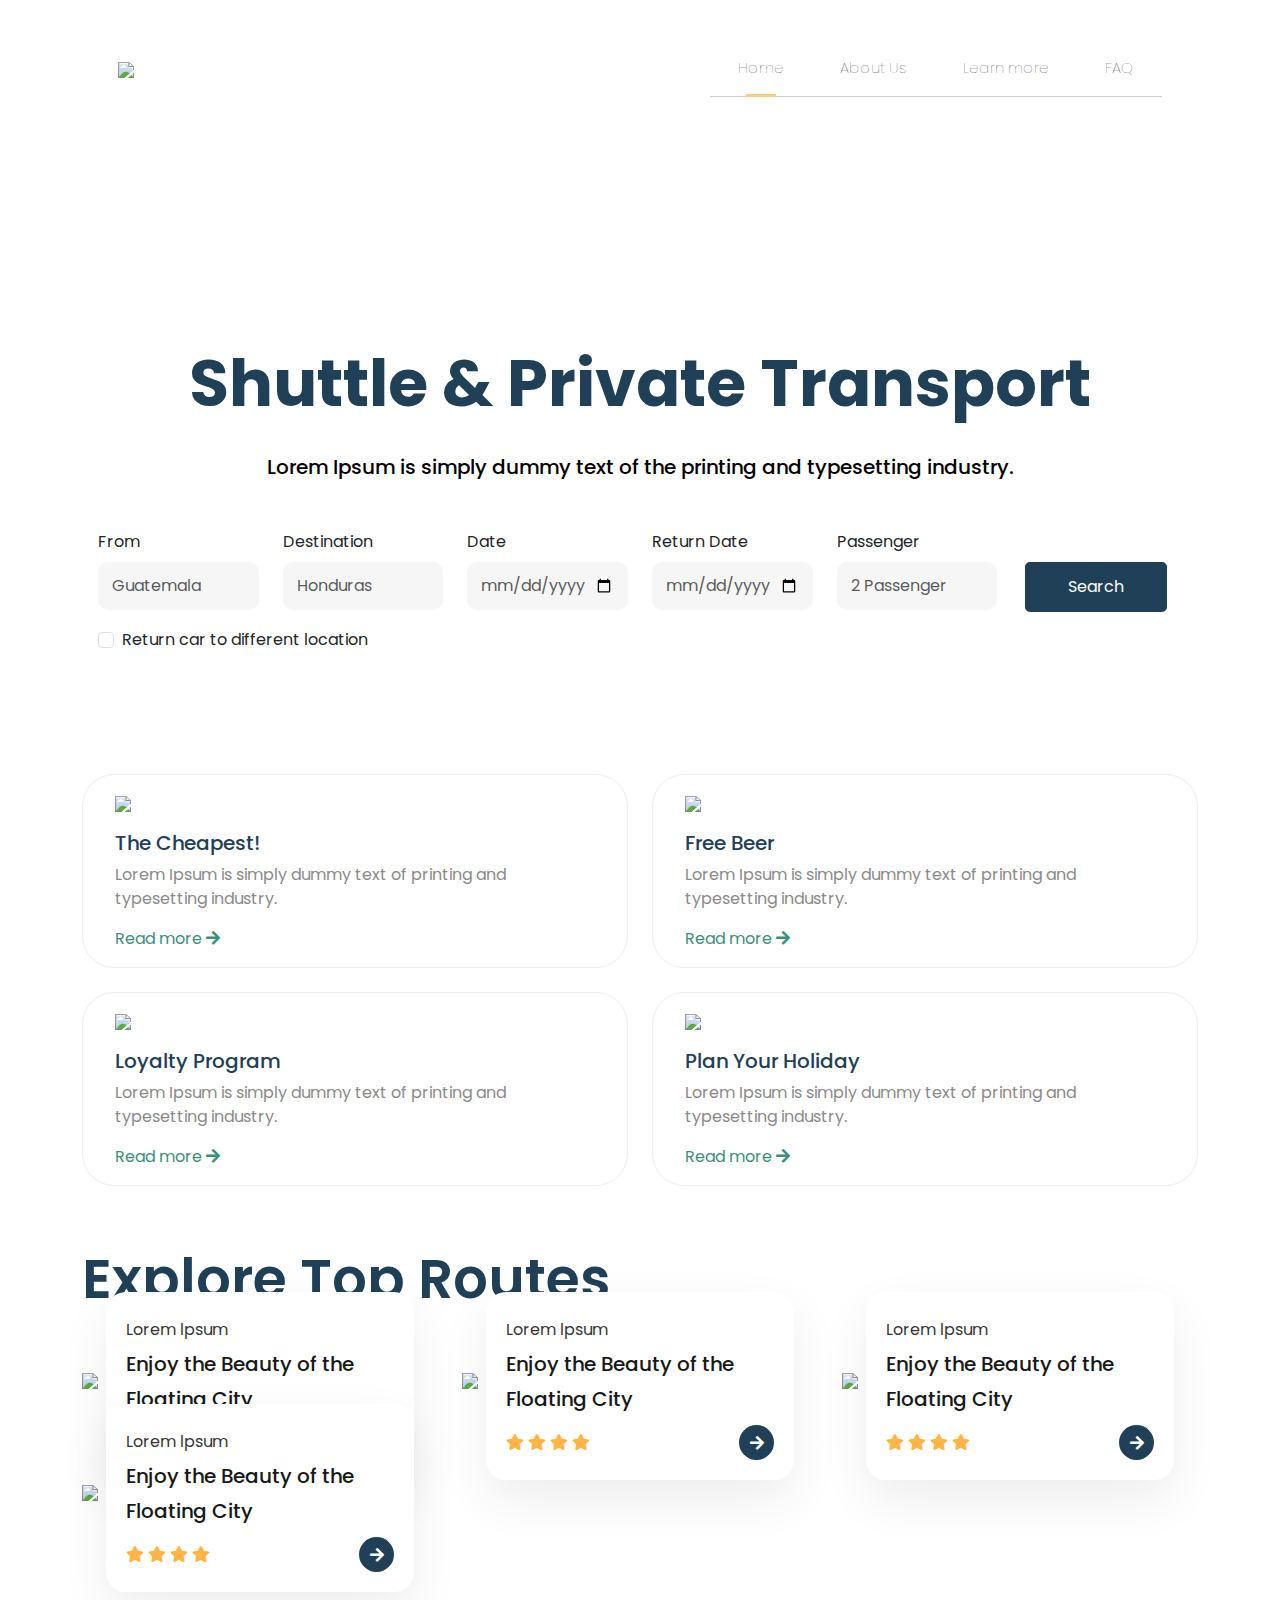
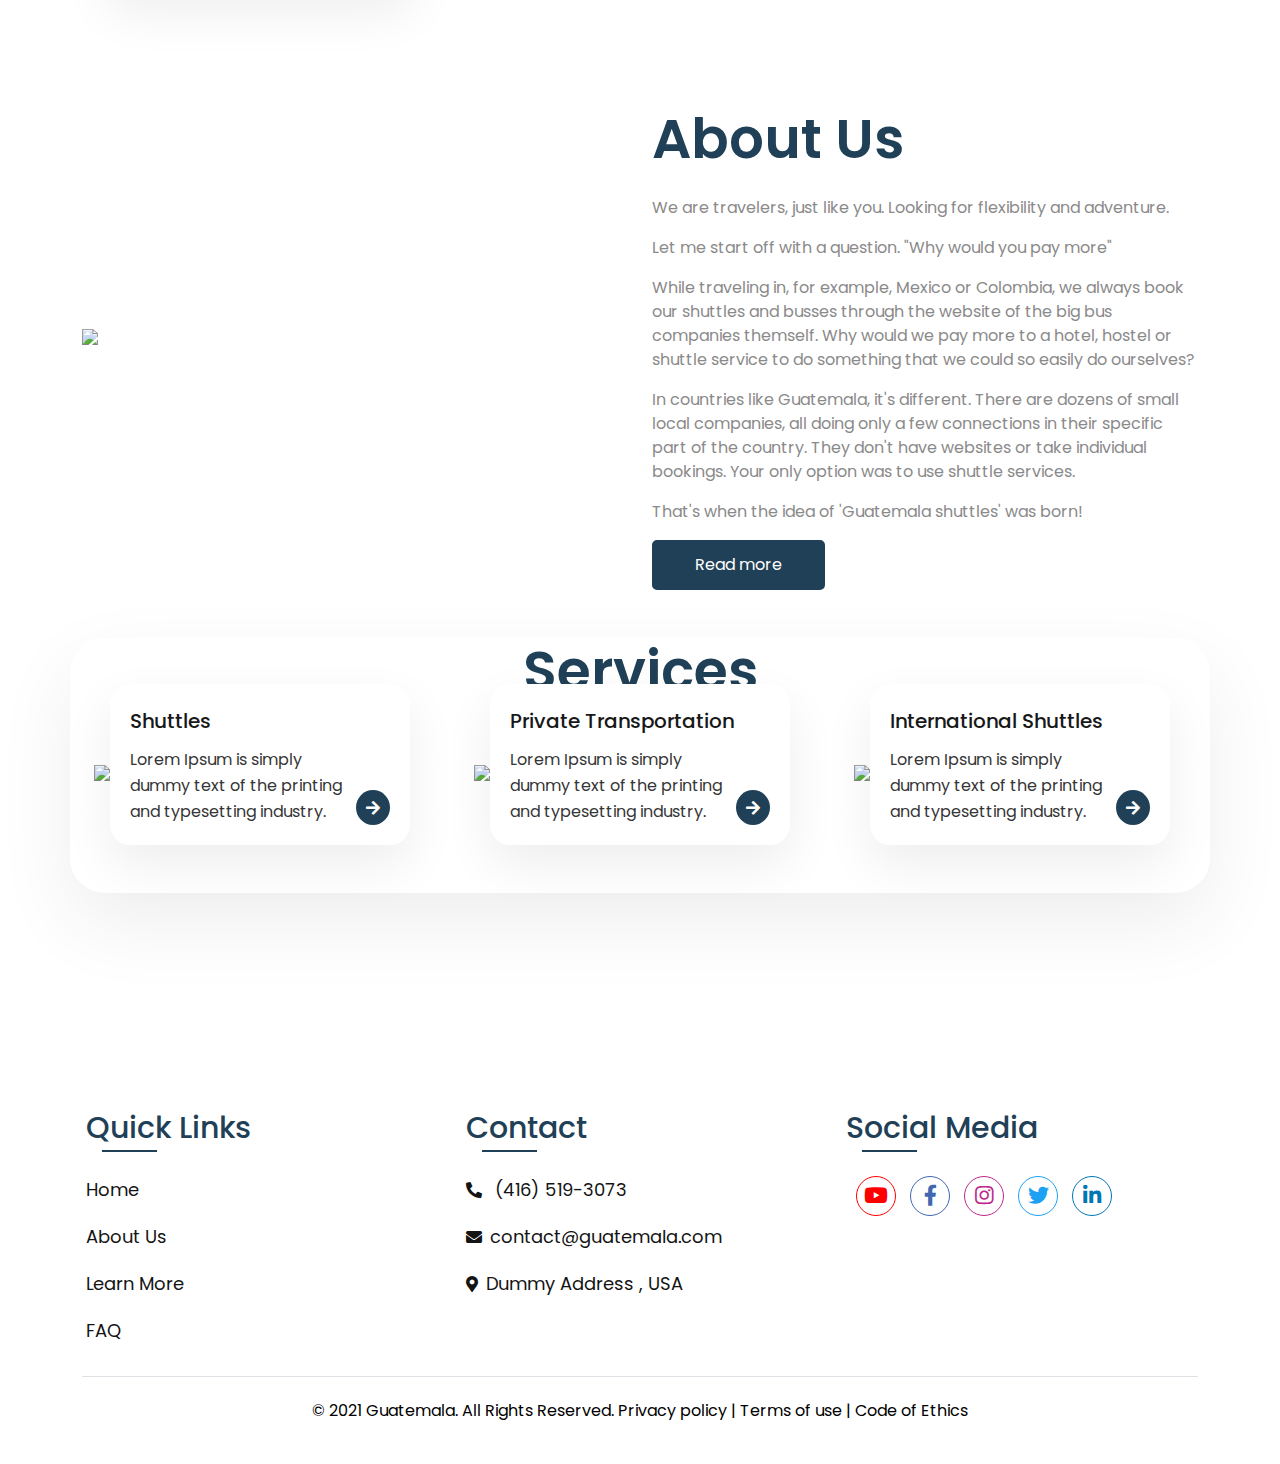
==== commit 7717d2a8: "new changes new" ====
--- a/index.html
+++ b/index.html
@@ -15,6 +15,7 @@
   <link href="css/home.css" rel="stylesheet" />
   <link rel="stylesheet" href="css/about.css" />
   <link rel="stylesheet" href="css/faq.css">
+  <!-- <link rel="stylesheet" href="css/Contact.css"> -->
   <link href="https://cdnjs.cloudflare.com/ajax/libs/font-awesome/5.15.4/css/all.min.css" rel="stylesheet" />
   <link href="css/responsive.css" rel="stylesheet">
   <!--Slick-->
@@ -28,11 +29,7 @@
   <!-- navgation  -->
   <header class="position-absolute w-100 mt-4">
     <nav class="navbar navbar-expand-lg navbar-light">
-      <div class="container px-5 py-2" style="
-            background-image: url('img/header-img.png');
-            background-repeat: no-repeat;
-            background-size: cover;
-          ">
+      <div class="container px-5 py-2 NavbarDiv">
         <a class="navbar-brand" href="index.html">
           <img src="img/logo.png" />
         </a>
@@ -54,9 +51,9 @@
             <li class="nav-item">
               <a class="nav-link" href="./faq.html">FAQ</a>
             </li>
-            <li class="nav-item">
+            <!-- <li class="nav-item">
               <a class="nav-link" href="./Contact.html">Contact</a>
-            </li>
+            </li> -->
           </ul>
         </div>
       </div>
@@ -129,56 +126,69 @@
     <!-- beer card -->
     <section class="pt-5">
       <div class="container">
-        <div class="row">
-          <div class="col-12 col-sm-12 col-md-6 col-lg-6 mt-4 mt-md-0 col-xxl-3">
-            <div class="free-beer">
-              <img src="img/reduce-cost 2.png" class="img-fluid" />
-              <div class="beer-content mt-3">
+        <div class="row ">
+          <div class="col-12 col-sm-12 col-md-6 col-lg-6 mt-4 mt-md-0 col-xxl-3 gx-5">
+            <div class="free-beer row align-items-center py-sm-5 py-md-3 ">
+              <div class="col-4 col-lg-12 order-1 order-md-0">
+                <img src="img/reduce-cost 2.png" class="img-fluid" />
+              </div>
+              <div class="beer-content mt-3 col-8 col-sm-8 col-md-12 ">
                 <h5>The Cheapest!</h5>
                 <p>
                   Lorem Ipsum is simply dummy text of printing and typesetting
                   industry.
                 </p>
-                <a href="" class="home_readMore"> Read more <i class="fas fa-arrow-right arrow_hover"></i> </a>
-              </div>
-            </div>
-          </div>
-          <div class="col-12 col-sm-12 col-md-6 col-lg-6 mt-4 mt-md-0 col-xxl-3">
-            <div class="free-beer">
-              <img src="img/beer 2.png" class="img-fluid" />
-              <div class="beer-content mt-3">
+                <a href="./LearnMore.html" class="home_readMore"> Read more <i
+                    class="fas fa-arrow-right arrow_hover"></i> </a>
+              </div>
+            </div>
+          </div>
+          <div class="col-12 col-sm-12 col-md-6 col-lg-6 mt-4 mt-md-0 col-xxl-3 gx-5">
+            <div class="free-beer py-sm-5 py-md-3 row align-items-center">
+              <div class="col-4 col-lg-12 order-1 order-md-0">
+                <img src="img/beer 2.png" class="img-fluid" />
+
+              </div>
+              <div class="beer-content mt-3 col-8 col-sm-8 col-md-12 ">
                 <h5>Free Beer</h5>
                 <p>
                   Lorem Ipsum is simply dummy text of printing and typesetting
                   industry.
                 </p>
-                <a href="" class="home_readMore"> Read more <i class="fas fa-arrow-right arrow_hover"></i> </a>
-              </div>
-            </div>
-          </div>
-          <div class="col-12 col-sm-12 col-md-6 col-lg-6 mt-4 mt-xxl-0 col-xxl-3">
-            <div class="free-beer">
-              <img src="img/speaker 1.png" class="img-fluid" />
-              <div class="beer-content mt-3">
+                <a href="./LearnMore.html" class="home_readMore"> Read more <i
+                    class="fas fa-arrow-right arrow_hover"></i> </a>
+              </div>
+            </div>
+          </div>
+          <div class="col-12 col-sm-12 col-md-6 col-lg-6 mt-4 mt-xxl-0 col-xxl-3 gx-5">
+            <div class="free-beer row align-items-center py-sm-5 py-md-3">
+              <div class="col-4 col-lg-12 order-1 order-md-0">
+                <img src="img/speaker 1.png" class="img-fluid" />
+              </div>
+              <div class="beer-content mt-3 col-8 col-sm-8 col-md-12 ">
                 <h5>Loyalty Program</h5>
                 <p>
                   Lorem Ipsum is simply dummy text of printing and typesetting
                   industry.
                 </p>
-                <a href="" class="home_readMore"> Read more <i class="fas fa-arrow-right arrow_hover"></i> </a>
-              </div>
-            </div>
-          </div>
-          <div class="col-12 col-sm-12 col-md-6 col-lg-6 mt-4 mt-xxl-0 col-xxl-3">
-            <div class="free-beer">
-              <img src="img/schedule 1.png" class="img-fluid" />
-              <div class="beer-content mt-3">
+                <a href="./LearnMore.html" class="home_readMore"> Read more <i
+                    class="fas fa-arrow-right arrow_hover"></i> </a>
+              </div>
+            </div>
+          </div>
+          <div class="col-12 col-sm-12 col-md-6 col-lg-6 mt-4 mt-xxl-0 col-xxl-3 gx-5">
+            <div class="free-beer row align-items-center py-sm-5 py-md-3">
+              <div class="col-4 col-lg-12 order-1 order-md-0">
+                <img src="img/schedule 1.png" class="img-fluid" />
+              </div>
+              <div class="beer-content mt-3 col-8 col-sm-8 col-md-12">
                 <h5>Plan Your Holiday</h5>
                 <p>
                   Lorem Ipsum is simply dummy text of printing and typesetting
                   industry.
                 </p>
-                <a href="" class="home_readMore"> Read more <i class="fas fa-arrow-right arrow_hover"></i> </a>
+                <a href="./LearnMore.html" class="home_readMore"> Read more <i
+                    class="fas fa-arrow-right arrow_hover"></i> </a>
               </div>
             </div>
           </div>
@@ -216,7 +226,7 @@
               </div>
             </div>
           </div>
-          <div class="col-12 col-md-6 mt-5 mt-md-0 col-lg-4">
+          <div class="col-12 col-md-6 mt-1 mt-md-0 col-lg-4">
             <div class="explore-img">
               <img src="img/Rectangle 758.png" class="w-100 img-fluid" />
             </div>
@@ -389,19 +399,29 @@
   <footer class="footer footer_padding_one">
     <div class="container footer-padding">
       <div class="row gx-0">
-        <div class="col-12 col-sm-12 col-md-12 col-lg-6 col-xxl-6">
-          <h2 class="mb-4 ms-3 mt-2">
-            About Us
+        <div class=" col-12 col-sm-12 col-md-4 col-lg-4 col-xxl-4">
+          <h2 class="mb-4 ms-3 mt-3">
+            Quick Links
           </h2>
-          <p class="me-5 ms-3">
-            Lorem Ipsum is simply dummy text of the printing and typesetting, Lorem Ipsum is simply dummy
-            text of the printing and typesetting industry. Lorem Ipsum has been the industry's standard
-            dummy text ever since the 1500s, Lorem Ipsum is simply dummy text of the printing and
-            typesetting industry. Lorem Ipsum has been the industry's standard dummy text ever since the
-            1500s,
-          </p>
-        </div>
-        <div class=" col-12 col-sm-12 col-md-6 col-lg-3 col-xxl-3">
+          <div class="footer-contact ms-3">
+            <ul>
+              <li>
+                <a href="./index.html">Home</a>
+              </li>
+              <li>
+                <a href="./about.html">About Us</a>
+              </li>
+              <li>
+                <a href="./LearnMore.html">Learn More</a>
+              </li>
+              <li>
+                <a href="./faq.html">FAQ</a>
+              </li>
+
+            </ul>
+          </div>
+        </div>
+        <div class=" col-12 col-sm-12 col-md-4 col-lg-4 col-xxl-4">
           <h2 class="mb-4 ms-3 mt-3">
             Contact
           </h2>
@@ -419,7 +439,7 @@
             </ul>
           </div>
         </div>
-        <div class="col-12 col-sm-12 col-md-6 col-lg-3 col-xxl-3">
+        <div class="col-12 col-sm-12 col-md-4 col-lg-4 col-xxl-4">
           <h2 class="mb-4 ms-3 mt-3">
             Social Media
           </h2>
--- a/css/navigation.css
+++ b/css/navigation.css
@@ -1,13 +1,13 @@
 .navbar-collapse ul {
-  border-bottom: 1px solid #fff !important;
+  border-bottom: 1px solid rgb(206, 206, 206) !important;
 }
 .navbar-collapse ul li {
-  padding: 0 15px;
+  padding: 0 20px;
   font-size: 15px;
   color: #fff;
 }
 .navbar-collapse ul li a {
-  color: #fff !important;
+  color: rgb(63, 63, 63) !important;
   font-weight: 100;
 }
 .navbar-collapse ul li a::after {
@@ -20,6 +20,7 @@
   margin-left: 8px;
 }
 
-.navbar-collapse ul li:hover a::after, .navbar-collapse ul li a.active::after {
+.navbar-collapse ul li:hover a::after,
+.navbar-collapse ul li a.active::after {
   display: block;
 }
--- a/css/home.css
+++ b/css/home.css
@@ -43,8 +43,8 @@
   position: relative;
   bottom: -10px;
   left: 30%;
-  -webkit-animation: myfirst 10s linear infinite;
-  animation: myfirst 10s linear infinite;
+  -webkit-animation: myfirst 20s linear infinite;
+  animation: myfirst 20s linear infinite;
 }
 @-moz-keyframes myfirst {
   0% {
@@ -120,9 +120,18 @@
   width: 35px;
   height: 35px;
   border-radius: 50%;
+  cursor: pointer;
+  transition: 0.3s;
 }
 .go-icon i {
   color: #fff;
+  transition: 0.3s;
+}
+.go-icon:hover i {
+  transform: translateX(2px);
+}
+.go-icon:hover {
+  background: #25506d;
 }
 .service_para {
   width: 90%;
@@ -140,7 +149,7 @@
   background-repeat: no-repeat;
 }
 /*Slick Slider*/
-.slick-arrow{
+.slick-arrow {
   display: flex !important;
   align-items: center !important;
   background-color: black !important;
@@ -149,17 +158,17 @@
   height: 40px !important;
   justify-content: center !important;
 }
-.slick-slide{
+.slick-slide {
   padding: 20px;
 }
-.slick-next{
-   background-color: var(--common-color) !important;
-   font-size: 0;
-    line-height: 0;
-   position: absolute;
-    top: -2.6rem !important;
-}
-.slick-prev{
+.slick-next {
+  background-color: var(--common-color) !important;
+  font-size: 0;
+  line-height: 0;
+  position: absolute;
+  top: -2.6rem !important;
+}
+.slick-prev {
   background-color: var(--common-color) !important;
   top: -2.6rem !important;
   left: unset !important;
@@ -167,35 +176,35 @@
   padding-right: 1rem;
 }
 .slick-next:before {
-  color: #1F4056 !important;
+  color: #1f4056 !important;
 }
 .slick-prev:before {
-  color: #1F4056 !important;
+  color: #1f4056 !important;
 }
 .slick-next:before {
-  color: #1F4056 !important;
-  font-family: 'slick';
+  color: #1f4056 !important;
+  font-family: "slick";
   line-height: 1;
-  opacity: .75;
+  opacity: 0.75;
   color: white !important;
   -webkit-font-smoothing: antialiased;
   -moz-osx-font-smoothing: grayscale;
 }
 .slick-prev:before {
-  font-family: "Font Awesome 5 Free" !important; 
+  font-family: "Font Awesome 5 Free" !important;
   color: white !important;
   content: "\f053" !important;
   font-weight: 600;
 }
-.slick-prev.slick-disabled:before, 
+.slick-prev.slick-disabled:before,
 .slick-next.slick-disabled:before {
   opacity: 1 !important;
 }
 .slick-next:before {
-  font-family: "Font Awesome 5 Free" !important; 
+  font-family: "Font Awesome 5 Free" !important;
   content: "\f054" !important;
   font-weight: 600;
 }
- /*.slick-prev:before{
+/*.slick-prev:before{
   background-color: #1F4056 !important;
 } */
--- a/css/Contact.css
+++ b/css/Contact.css
@@ -0,0 +1,69 @@
+/* card Section */
+.cardSection .row .card {
+  box-shadow: 0px 4px 100px 50px rgba(0, 0, 0, 0.05);
+}
+.iconDiv {
+  width: 120px;
+  height: 120px;
+  background-color: #daffff;
+  border-radius: 50%;
+  margin-top: 2rem;
+}
+.card-body h5 {
+  font-weight: bold;
+}
+.list-group-flush {
+  width: 100%;
+}
+/* card Section */
+
+/* mapSection */
+.mapSection {
+  width: 100%;
+  height: 60vh;
+}
+/* mapSection */
+/* free quote */
+.FreeQuote {
+  margin-top: -200px;
+  z-index: 999;
+  position: relative;
+  margin-bottom: 20px;
+  background-image: url(../img/grou-2.png);
+  background-position: bottom;
+  background-repeat: no-repeat;
+}
+.foreDiv {
+  padding: 30px 0;
+  background: #1f4056;
+  border-radius: 5px;
+  background-image: url(/img/bg-11.png);
+  background-size: cover;
+  background-position: center;
+}
+.foreDiv h1 {
+  color: #fff;
+  font-size: 55px;
+}
+.foreDiv .innerFormDiv {
+  width: 60%;
+  margin: auto;
+}
+.foreDiv input,
+.foreDiv textarea {
+  width: 100%;
+  margin: 1rem;
+  border: 1px solid #efefef;
+  background: transparent;
+  color: #efefef;
+  border-radius: 5px;
+  height: 60px;
+  padding: 0.5rem;
+  outline: none;
+}
+
+.foreDiv input::placeholder,
+.foreDiv textarea::placeholder {
+  color: #efefef;
+}
+/* free quote */
